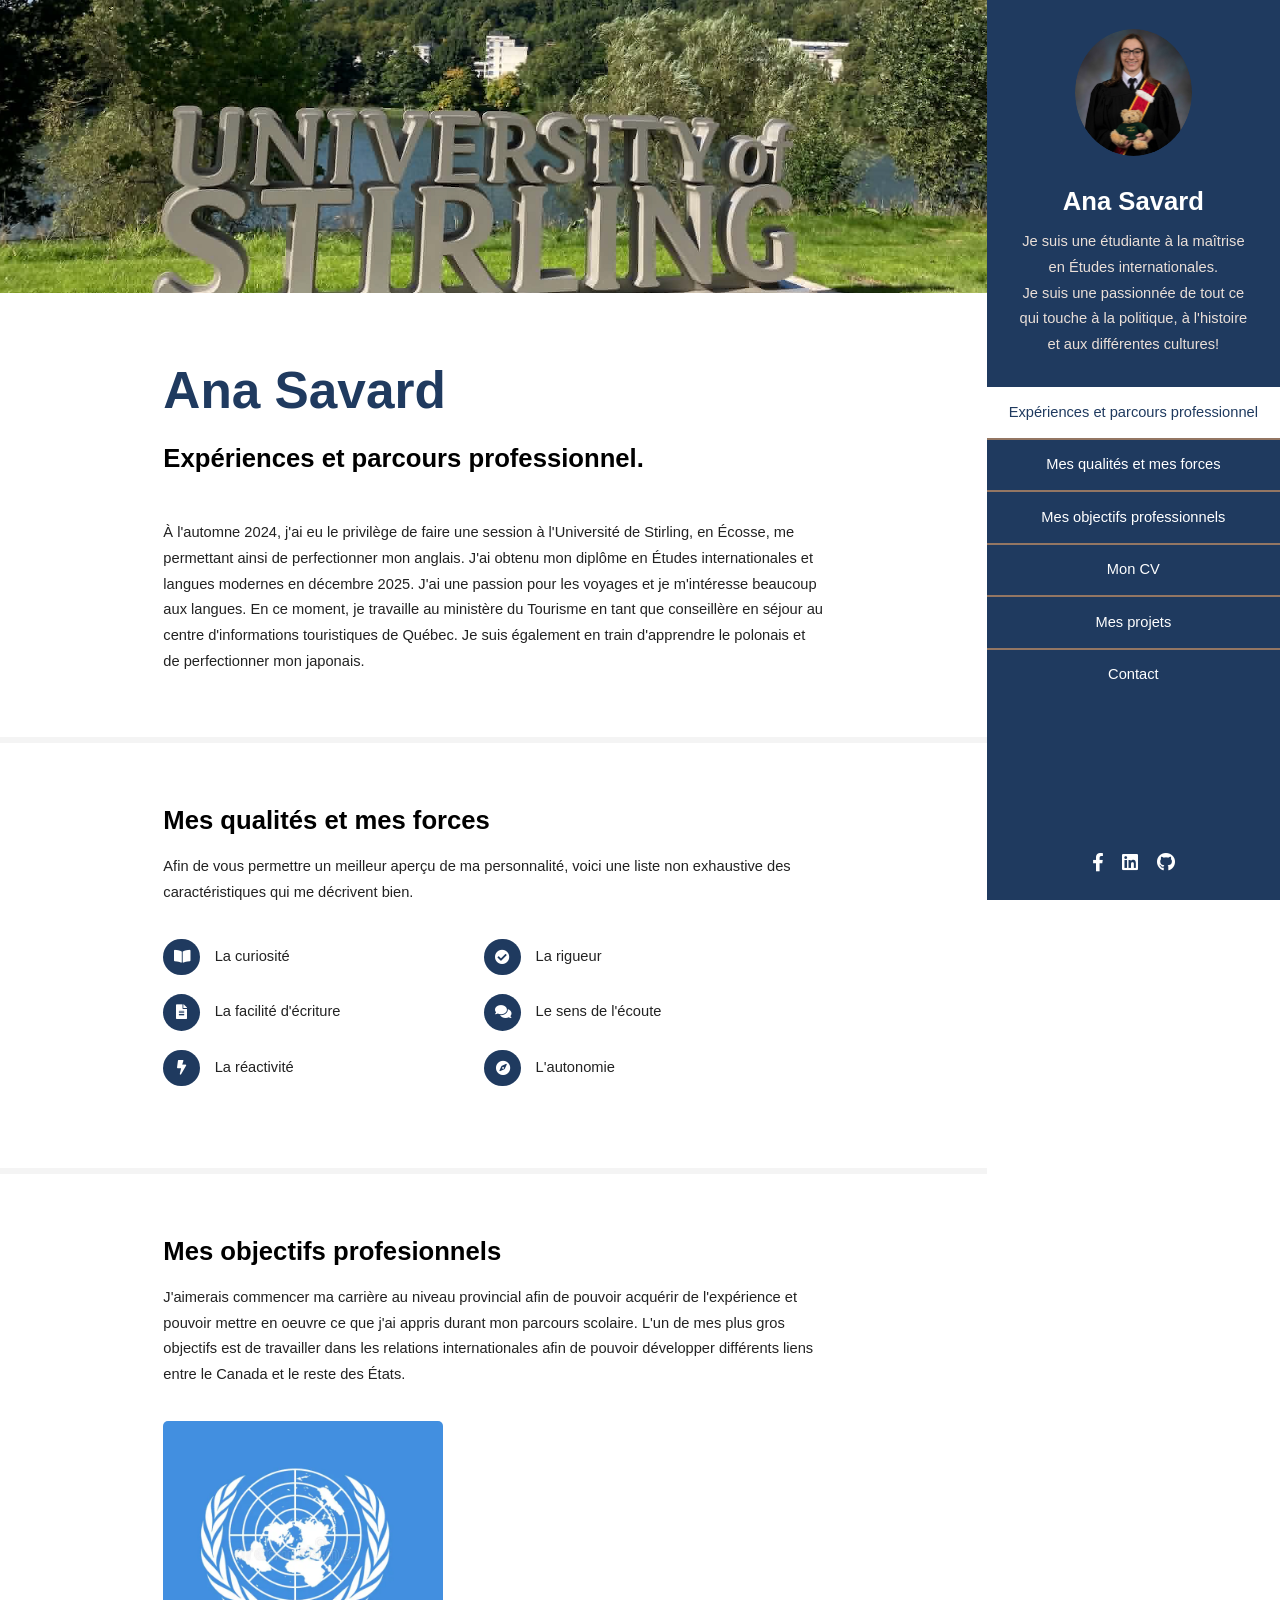
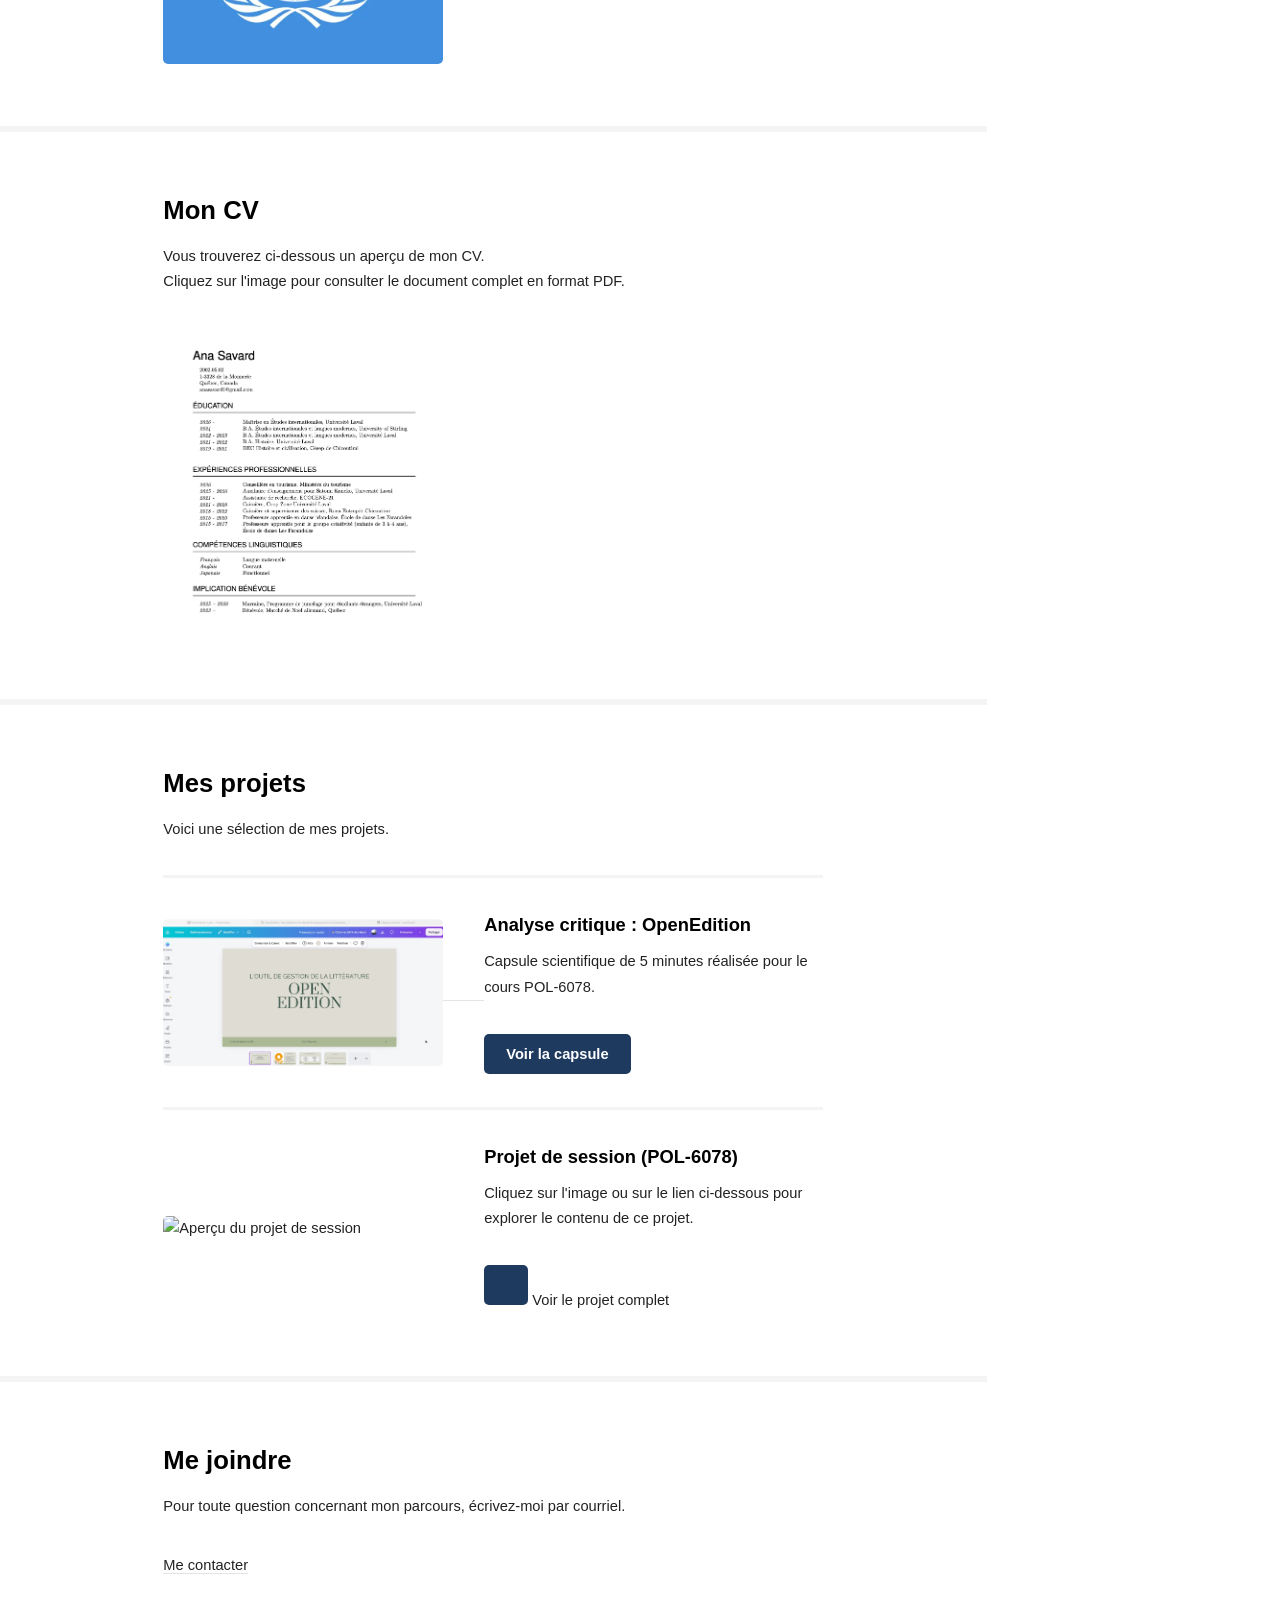
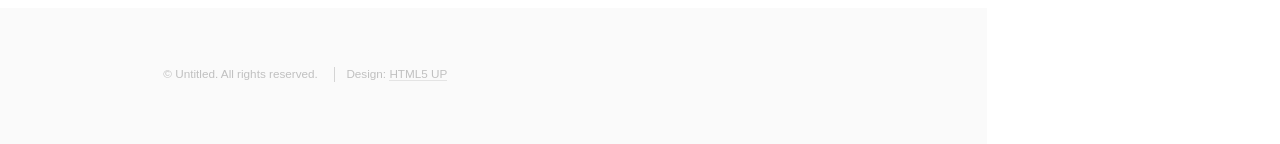
==== index.html @ 1dcd7984 "modification lien youtube" ====
<!doctype html>
<!--
	Read Only by HTML5 UP
	html5up.net | @ajlkn
	Free for personal and commercial use under the CCA 3.0 license (html5up.net/license)
-->
<html>
  <head>
    <title>Ana Savard | Site officiel</title>
    <meta charset="utf-8" />
    <meta
      name="viewport"
      content="width=device-width, initial-scale=1, user-scalable=no"
    />
    <link rel="stylesheet" href="assets/css/main.css" />
  </head>
  <body class="is-preload">
    <!-- Header -->
    <section id="header">
      <header>
        <span class="image avatar"
          ><img src="images/vrai-portrait.jpg" alt=""
        /></span>
        <h1 id="logo"><a href="#">Ana Savard</a></h1>
        <p>
          Je suis une étudiante à la maîtrise en Études internationales.<br />
          Je suis une passionnée de tout ce qui touche à la politique, à l'histoire et aux différentes cultures!
        </p>
      </header>
      <nav id="nav">
        <ul>
     
          
          <li><a href="#one">Expériences et parcours professionnel</a></li>
          <li><a href="#two">Mes qualités et mes forces</a></li>
          <li><a href="#three">Mes objectifs professionnels</a></li>
          <li><a href="#four">Mon CV</a></li>
          <li><a href="#projets">Mes projets</a></li>
          <li><a href="#five">Contact</a></li>
        </ul>
      </nav>
      <footer>
        <ul class="icons">
          <li>
            <!-- Vous pouvez mettre en hyperlien vos reseaux sociaux en modifiant la valeur de href-->
           
          </li>
          <li>
            <a href="https://www.facebook.com/ana.savard" class="icon brands fa-facebook-f"
              ><span class="label">Facebook</span></a
            >
          </li>
          <li>
            <a href="https://www.linkedin.com/in/ana-savard-1a011a3a6/" class="icon brands fa-linkedin"
              ><span class="label">LinkedIn</span></a
            >
          </li>
          <li>
            <a href="https://github.com/anasavard1/anasavard1.github.io" class="icon brands fa-github"
              ><span class="label">Github</span></a>
            
          </li>
          <li>
           
            
          </li>
        </ul>
      </footer>
    </section>

    <!-- Wrapper -->
    <div id="wrapper">
      <!-- Main -->
      <div id="main">
        <!-- One -->
        <section id="one">
          <div class="image main" data-position="center">
            <img src="images/vf couverture.jpg" alt="" />
          </div>
          <div class="container">
            <header class="major">
              <h2>Ana Savard</h2>
              <p>Expériences et parcours professionnel.</p>
            </header>
            <p>
              À l'automne 2024, j'ai eu le privilège de faire une session à l'Université de Stirling, en Écosse, me permettant ainsi de perfectionner mon anglais. J'ai obtenu mon diplôme en Études internationales et langues modernes en décembre 2025. J'ai une passion pour les voyages et je m'intéresse beaucoup aux langues. En ce moment, je travaille au ministère du Tourisme en tant que conseillère en séjour au centre d'informations touristiques de Québec. Je suis également en train d'apprendre le polonais et de perfectionner mon japonais.
            </p>
          </div>
        </section>

        <!-- Two -->
        <section id="two">
          <div class="container">
            <h3>Mes qualités et mes forces</h3>
            <p>
              Afin de vous permettre un meilleur aperçu de ma personnalité, voici une liste non exhaustive des caractéristiques qui me décrivent bien.
            </p>
            <ul class="feature-icons">
              <li class="icon solid fa-book-open">
                La curiosité
              </li>
              <li class="icon solid fa-check-circle">
                La rigueur
              </li>
              <li class="icon solid fa-file-alt">
                La facilité d'écriture
              </li>
              <li class="icon solid fa-comments">
                Le sens de l'écoute
              </li>
              <li class="icon solid fa-bolt">
                La réactivité
              </li>
              <li class="icon solid fa-compass">
                L'autonomie
              </li>
            </ul>
          </div>
        </section>

        <!-- Three -->
        <section id="three">
          <div class="container">
            <h3>Mes objectifs profesionnels</h3>
            <p>
              J'aimerais commencer ma carrière au niveau provincial afin de pouvoir acquérir de l'expérience et pouvoir mettre en oeuvre ce que j'ai appris durant mon parcours scolaire. L'un de mes plus gros objectifs est de travailler dans les relations internationales afin de pouvoir développer différents liens entre le Canada et le reste des États.
            </p>
            <div class="features">
              <article>
                <a href="#" class="image"
                  ><img src="images/onu.jpg" alt=""
                /></a>
                <div class="inner">
               
                </div>
              </article>
            </div>
          </div>
        </section>

        <!-- Four -->
        <section id="four">
          <div class="container">
            <h3>Mon CV</h3>
         <p>
         Vous trouverez ci-dessous un aperçu de mon CV.<br />
        Cliquez sur l'image pour consulter le document complet en format PDF.
          </p>
            <div class="features">
              <article>
                <a href="cv_pour_site_web_github.pdf" class="image" target="_blank">
          <img src="images/cv.png" alt="Aperçu de mon CV" />
                <a>
              </article>
            </div>
          </div>
        </section>
      
        <!-- Mes projets -->
        <section id="projets">
          <div class="container">
            <h3>Mes projets</h3>
          <p>
            Voici une sélection de mes projets.
          </p>
          <div class="features">

            <!-- Projet 1 : Capsule d'analyse critique  -->
            <article>
              <span class="image">
                <img src="capsule/capsule.png" alt="Aperçu de ma capsule" />
              </span>
              <div class="inner">
                <h4>Analyse critique : OpenEdition</h4>
                <p>
                  Capsule scientifique de 5 minutes réalisée pour le cours POL-6078.
                </p>
                <p>
                  <a href="https://youtu.be/j3RjzSvUaXU" target="_blank" class="button primary">
                    Voir la capsule
                  </a>
                </p>
               </div>
              </article>

              <!-- Projet 2 : Projet de session  -->
              <article>
                <a href="projet_session/projet.html" class="image" target="_blank">
                  <img src="projet_session/projet.png" alt="Aperçu du projet de session" />
                </a>
                <div class="inner">
                  <h4>Projet de session (POL-6078)</h4>
                  <p>
                    Cliquez sur l'image ou sur le lien ci-dessous pour explorer le contenu de ce projet.
                  </p>
                  <p>
                    <a href="projet_session/projet.html" target="_blank" class="button primary"></a>
                        Voir le projet complet
                      </a>
                    </p>
                  </div>
                </article>
               </div>
              </div>
            </section>

        <!-- Five -->
        <section id="five">
          <div class="container">
            <h3>Me joindre</h3>
            <div class="row gtr-uniform">
              <div class="col-12">
                <!-- Vous pouvez mettre votre email ici au lieu de your-email@example.com -->
                 <p> Pour toute question concernant mon parcours, écrivez-moi par courriel.</p>
                <a
                  href="mailto:anasavard1@gmail.com?subject=.">Me contacter</a>
            
                </a>
              </div>
            </div>
          </div>
        </section>
        <!-- Five -->
        <!-- -->
      </div>

      <!-- Footer -->
      <section id="footer">
        <div class="container">
          <ul class="copyright">
            <li>&copy; Untitled. All rights reserved.</li>
            <li>Design: <a href="http://html5up.net">HTML5 UP</a></li>
          </ul>
        </div>
      </section>
    </div>

    <!-- Scripts -->
    <script src="assets/js/jquery.min.js"></script>
    <script src="assets/js/jquery.scrollex.min.js"></script>
    <script src="assets/js/jquery.scrolly.min.js"></script>
    <script src="assets/js/browser.min.js"></script>
    <script src="assets/js/breakpoints.min.js"></script>
    <script src="assets/js/util.js"></script>
    <script src="assets/js/main.js"></script>
  </body>
</html>
---- assets/css/main.css ----
@import url("fontawesome-all.min.css");
@import url("https://fonts.googleapis.com/css?family=Lato:400,400italic,700,700italic|Source+Code+Pro:400");

/*
	Read Only by HTML5 UP
	html5up.net | @ajlkn
	Free for personal and commercial use under the CCA 3.0 license (html5up.net/license)
*/

html,
body,
div,
span,
applet,
object,
iframe,
h1,
h2,
h3,
h4,
h5,
h6,
p,
blockquote,
pre,
a,
abbr,
acronym,
address,
big,
cite,
code,
del,
dfn,
em,
img,
ins,
kbd,
q,
s,
samp,
small,
strike,
strong,
sub,
sup,
tt,
var,
b,
u,
i,
center,
dl,
dt,
dd,
ol,
ul,
li,
fieldset,
form,
label,
legend,
table,
caption,
tbody,
tfoot,
thead,
tr,
th,
td,
article,
aside,
canvas,
details,
embed,
figure,
figcaption,
footer,
header,
hgroup,
menu,
nav,
output,
ruby,
section,
summary,
time,
mark,
audio,
video {
  margin: 0;
  padding: 0;
  border: 0;
  font-size: 100%;
  font: inherit;
  vertical-align: baseline;
}

article,
aside,
details,
figcaption,
figure,
footer,
header,
hgroup,
menu,
nav,
section {
  display: block;
}

body {
  line-height: 1;
}

ol,
ul {
  list-style: none;
}

blockquote,
q {
  quotes: none;
}

blockquote:before,
blockquote:after,
q:before,
q:after {
  content: "";
  content: none;
}

table {
  border-collapse: collapse;
  border-spacing: 0;
}

body {
  -webkit-text-size-adjust: none;
}

mark {
  background-color: transparent;
  color: inherit;
}

input::-moz-focus-inner {
  border: 0;
  padding: 0;
}

input,
select,
textarea {
  -moz-appearance: none;
  -webkit-appearance: none;
  -ms-appearance: none;
  appearance: none;
}

/* Basic */

html {
  box-sizing: border-box;
}

*,
*:before,
*:after {
  box-sizing: inherit;
}

body {
  background: #fff;
}

body.is-preload *,
body.is-preload *:before,
body.is-preload *:after {
  -moz-animation: none !important;
  -webkit-animation: none !important;
  -ms-animation: none !important;
  animation: none !important;
  -moz-transition: none !important;
  -webkit-transition: none !important;
  -ms-transition: none !important;
  transition: none !important;
}

body,
input,
select,
textarea {
  color: #222222;
  font-family: "Gill Sans", sans-serif;
  font-size: 16pt;
  font-weight: 400;
  line-height: 1.75em;
}

a {
  -moz-transition:
    color 0.2s ease-in-out,
    border-color 0.2s ease-in-out;
  -webkit-transition:
    color 0.2s ease-in-out,
    border-color 0.2s ease-in-out;
  -ms-transition:
    color 0.2s ease-in-out,
    border-color 0.2s ease-in-out;
  transition:
    color 0.2s ease-in-out,
    border-color 0.2s ease-in-out;
  border-bottom: solid 1px #e4e4e4;
  color: inherit;
  text-decoration: none;
}

a:hover {
  border-bottom-color: transparent;
  color: #1f3a5f !important;
}

strong,
b {
  color: #000;
  font-weight: 600;
}

em,
i {
  font-style: normal;
}

p {
  margin: 0 0 2.25em 0;
}

h1,
h2,
h3,
h4,
h5,
h6 {
  color: #000;
  font-weight: 600;
  line-height: 1em;
  margin: 0 0 0.5625em 0;
}

h1 a,
h2 a,
h3 a,
h4 a,
h5 a,
h6 a {
  border: 0;
  color: inherit;
  text-decoration: none;
}

h2 {
  font-size: 2em;
  line-height: 1.5em;
}

h3 {
  font-size: 1.75em;
  line-height: 1.5em;
}

h4 {
  font-size: 1.25em;
  line-height: 1.5em;
}

h5 {
  font-size: 0.9em;
  line-height: 1.5em;
}

h6 {
  font-size: 0.7em;
  line-height: 1.5em;
}

sub {
  font-size: 0.8em;
  position: relative;
  top: 0.5em;
}

sup {
  font-size: 0.8em;
  position: relative;
  top: -0.5em;
}

hr {
  border: 0;
  border-bottom: solid 2px #f4f4f4;
  margin: 2.25em 0;
}

hr.major {
  margin: 3.375em 0;
}

blockquote {
  border-left: solid 8px #e4e4e4;
  font-style: normal;
  margin: 0 0 2.25em 0;
  padding: 0.5em 0 0.5em 2em;
}

code {
  background: #555;
  border-radius: 5px;
  color: #fff;
  font-family: "Source Code Pro", monospace;
  font-size: 0.9em;
  margin: 0 0.25em;
  padding: 0.25em 0.65em;
}

pre {
  font-family: "Source Code Pro", monospace;
  font-size: 0.9em;
  margin: 0 0 2.25em 0;
}

pre code {
  -webkit-overflow-scrolling: touch;
  display: block;
  line-height: 1.5em;
  overflow-x: auto;
  padding: 1em 1.5em;
}

.align-left {
  text-align: left;
}

.align-center {
  text-align: center;
}

.align-right {
  text-align: right;
}

/* Row */

.row {
  display: flex;
  flex-wrap: wrap;
  box-sizing: border-box;
  align-items: stretch;
}

.row > * {
  box-sizing: border-box;
}

.row.gtr-uniform > * > :last-child {
  margin-bottom: 0;
}

.row.aln-left {
  justify-content: flex-start;
}

.row.aln-center {
  justify-content: center;
}

.row.aln-right {
  justify-content: flex-end;
}

.row.aln-top {
  align-items: flex-start;
}

.row.aln-middle {
  align-items: center;
}

.row.aln-bottom {
  align-items: flex-end;
}

.row > .imp {
  order: -1;
}

.row > .col-1 {
  width: 8.33333%;
}

.row > .off-1 {
  margin-left: 8.33333%;
}

.row > .col-2 {
  width: 16.66667%;
}

.row > .off-2 {
  margin-left: 16.66667%;
}

.row > .col-3 {
  width: 25%;
}

.row > .off-3 {
  margin-left: 25%;
}

.row > .col-4 {
  width: 33.33333%;
}

.row > .off-4 {
  margin-left: 33.33333%;
}

.row > .col-5 {
  width: 41.66667%;
}

.row > .off-5 {
  margin-left: 41.66667%;
}

.row > .col-6 {
  width: 50%;
}

.row > .off-6 {
  margin-left: 50%;
}

.row > .col-7 {
  width: 58.33333%;
}

.row > .off-7 {
  margin-left: 58.33333%;
}

.row > .col-8 {
  width: 66.66667%;
}

.row > .off-8 {
  margin-left: 66.66667%;
}

.row > .col-9 {
  width: 75%;
}

.row > .off-9 {
  margin-left: 75%;
}

.row > .col-10 {
  width: 83.33333%;
}

.row > .off-10 {
  margin-left: 83.33333%;
}

.row > .col-11 {
  width: 91.66667%;
}

.row > .off-11 {
  margin-left: 91.66667%;
}

.row > .col-12 {
  width: 100%;
}

.row > .off-12 {
  margin-left: 100%;
}

.row.gtr-0 {
  margin-top: 0;
  margin-left: 0em;
}

.row.gtr-0 > * {
  padding: 0 0 0 0em;
}

.row.gtr-0.gtr-uniform {
  margin-top: 0em;
}

.row.gtr-0.gtr-uniform > * {
  padding-top: 0em;
}

.row.gtr-25 {
  margin-top: 0;
  margin-left: -0.5em;
}

.row.gtr-25 > * {
  padding: 0 0 0 0.5em;
}

.row.gtr-25.gtr-uniform {
  margin-top: -0.5em;
}

.row.gtr-25.gtr-uniform > * {
  padding-top: 0.5em;
}

.row.gtr-50 {
  margin-top: 0;
  margin-left: -1em;
}

.row.gtr-50 > * {
  padding: 0 0 0 1em;
}

.row.gtr-50.gtr-uniform {
  margin-top: -1em;
}

.row.gtr-50.gtr-uniform > * {
  padding-top: 1em;
}

.row {
  margin-top: 0;
  margin-left: -2em;
}

.row > * {
  padding: 0 0 0 2em;
}

.row.gtr-uniform {
  margin-top: -2em;
}

.row.gtr-uniform > * {
  padding-top: 2em;
}

.row.gtr-150 {
  margin-top: 0;
  margin-left: -3em;
}

.row.gtr-150 > * {
  padding: 0 0 0 3em;
}

.row.gtr-150.gtr-uniform {
  margin-top: -3em;
}

.row.gtr-150.gtr-uniform > * {
  padding-top: 3em;
}

.row.gtr-200 {
  margin-top: 0;
  margin-left: -4em;
}

.row.gtr-200 > * {
  padding: 0 0 0 4em;
}

.row.gtr-200.gtr-uniform {
  margin-top: -4em;
}

.row.gtr-200.gtr-uniform > * {
  padding-top: 4em;
}

@media screen and (max-width: 1680px) {
  .row {
    display: flex;
    flex-wrap: wrap;
    box-sizing: border-box;
    align-items: stretch;
  }

  .row > * {
    box-sizing: border-box;
  }

  .row.gtr-uniform > * > :last-child {
    margin-bottom: 0;
  }

  .row.aln-left {
    justify-content: flex-start;
  }

  .row.aln-center {
    justify-content: center;
  }

  .row.aln-right {
    justify-content: flex-end;
  }

  .row.aln-top {
    align-items: flex-start;
  }

  .row.aln-middle {
    align-items: center;
  }

  .row.aln-bottom {
    align-items: flex-end;
  }

  .row > .imp-xlarge {
    order: -1;
  }

  .row > .col-1-xlarge {
    width: 8.33333%;
  }

  .row > .off-1-xlarge {
    margin-left: 8.33333%;
  }

  .row > .col-2-xlarge {
    width: 16.66667%;
  }

  .row > .off-2-xlarge {
    margin-left: 16.66667%;
  }

  .row > .col-3-xlarge {
    width: 25%;
  }

  .row > .off-3-xlarge {
    margin-left: 25%;
  }

  .row > .col-4-xlarge {
    width: 33.33333%;
  }

  .row > .off-4-xlarge {
    margin-left: 33.33333%;
  }

  .row > .col-5-xlarge {
    width: 41.66667%;
  }

  .row > .off-5-xlarge {
    margin-left: 41.66667%;
  }

  .row > .col-6-xlarge {
    width: 50%;
  }

  .row > .off-6-xlarge {
    margin-left: 50%;
  }

  .row > .col-7-xlarge {
    width: 58.33333%;
  }

  .row > .off-7-xlarge {
    margin-left: 58.33333%;
  }

  .row > .col-8-xlarge {
    width: 66.66667%;
  }

  .row > .off-8-xlarge {
    margin-left: 66.66667%;
  }

  .row > .col-9-xlarge {
    width: 75%;
  }

  .row > .off-9-xlarge {
    margin-left: 75%;
  }

  .row > .col-10-xlarge {
    width: 83.33333%;
  }

  .row > .off-10-xlarge {
    margin-left: 83.33333%;
  }

  .row > .col-11-xlarge {
    width: 91.66667%;
  }

  .row > .off-11-xlarge {
    margin-left: 91.66667%;
  }

  .row > .col-12-xlarge {
    width: 100%;
  }

  .row > .off-12-xlarge {
    margin-left: 100%;
  }

  .row.gtr-0 {
    margin-top: 0;
    margin-left: 0em;
  }

  .row.gtr-0 > * {
    padding: 0 0 0 0em;
  }

  .row.gtr-0.gtr-uniform {
    margin-top: 0em;
  }

  .row.gtr-0.gtr-uniform > * {
    padding-top: 0em;
  }

  .row.gtr-25 {
    margin-top: 0;
    margin-left: -0.5em;
  }

  .row.gtr-25 > * {
    padding: 0 0 0 0.5em;
  }

  .row.gtr-25.gtr-uniform {
    margin-top: -0.5em;
  }

  .row.gtr-25.gtr-uniform > * {
    padding-top: 0.5em;
  }

  .row.gtr-50 {
    margin-top: 0;
    margin-left: -1em;
  }

  .row.gtr-50 > * {
    padding: 0 0 0 1em;
  }

  .row.gtr-50.gtr-uniform {
    margin-top: -1em;
  }

  .row.gtr-50.gtr-uniform > * {
    padding-top: 1em;
  }

  .row {
    margin-top: 0;
    margin-left: -2em;
  }

  .row > * {
    padding: 0 0 0 2em;
  }

  .row.gtr-uniform {
    margin-top: -2em;
  }

  .row.gtr-uniform > * {
    padding-top: 2em;
  }

  .row.gtr-150 {
    margin-top: 0;
    margin-left: -3em;
  }

  .row.gtr-150 > * {
    padding: 0 0 0 3em;
  }

  .row.gtr-150.gtr-uniform {
    margin-top: -3em;
  }

  .row.gtr-150.gtr-uniform > * {
    padding-top: 3em;
  }

  .row.gtr-200 {
    margin-top: 0;
    margin-left: -4em;
  }

  .row.gtr-200 > * {
    padding: 0 0 0 4em;
  }

  .row.gtr-200.gtr-uniform {
    margin-top: -4em;
  }

  .row.gtr-200.gtr-uniform > * {
    padding-top: 4em;
  }
}

@media screen and (max-width: 1280px) {
  .row {
    display: flex;
    flex-wrap: wrap;
    box-sizing: border-box;
    align-items: stretch;
  }

  .row > * {
    box-sizing: border-box;
  }

  .row.gtr-uniform > * > :last-child {
    margin-bottom: 0;
  }

  .row.aln-left {
    justify-content: flex-start;
  }

  .row.aln-center {
    justify-content: center;
  }

  .row.aln-right {
    justify-content: flex-end;
  }

  .row.aln-top {
    align-items: flex-start;
  }

  .row.aln-middle {
    align-items: center;
  }

  .row.aln-bottom {
    align-items: flex-end;
  }

  .row > .imp-large {
    order: -1;
  }

  .row > .col-1-large {
    width: 8.33333%;
  }

  .row > .off-1-large {
    margin-left: 8.33333%;
  }

  .row > .col-2-large {
    width: 16.66667%;
  }

  .row > .off-2-large {
    margin-left: 16.66667%;
  }

  .row > .col-3-large {
    width: 25%;
  }

  .row > .off-3-large {
    margin-left: 25%;
  }

  .row > .col-4-large {
    width: 33.33333%;
  }

  .row > .off-4-large {
    margin-left: 33.33333%;
  }

  .row > .col-5-large {
    width: 41.66667%;
  }

  .row > .off-5-large {
    margin-left: 41.66667%;
  }

  .row > .col-6-large {
    width: 50%;
  }

  .row > .off-6-large {
    margin-left: 50%;
  }

  .row > .col-7-large {
    width: 58.33333%;
  }

  .row > .off-7-large {
    margin-left: 58.33333%;
  }

  .row > .col-8-large {
    width: 66.66667%;
  }

  .row > .off-8-large {
    margin-left: 66.66667%;
  }

  .row > .col-9-large {
    width: 75%;
  }

  .row > .off-9-large {
    margin-left: 75%;
  }

  .row > .col-10-large {
    width: 83.33333%;
  }

  .row > .off-10-large {
    margin-left: 83.33333%;
  }

  .row > .col-11-large {
    width: 91.66667%;
  }

  .row > .off-11-large {
    margin-left: 91.66667%;
  }

  .row > .col-12-large {
    width: 100%;
  }

  .row > .off-12-large {
    margin-left: 100%;
  }

  .row.gtr-0 {
    margin-top: 0;
    margin-left: 0em;
  }

  .row.gtr-0 > * {
    padding: 0 0 0 0em;
  }

  .row.gtr-0.gtr-uniform {
    margin-top: 0em;
  }

  .row.gtr-0.gtr-uniform > * {
    padding-top: 0em;
  }

  .row.gtr-25 {
    margin-top: 0;
    margin-left: -0.375em;
  }

  .row.gtr-25 > * {
    padding: 0 0 0 0.375em;
  }

  .row.gtr-25.gtr-uniform {
    margin-top: -0.375em;
  }

  .row.gtr-25.gtr-uniform > * {
    padding-top: 0.375em;
  }

  .row.gtr-50 {
    margin-top: 0;
    margin-left: -0.75em;
  }

  .row.gtr-50 > * {
    padding: 0 0 0 0.75em;
  }

  .row.gtr-50.gtr-uniform {
    margin-top: -0.75em;
  }

  .row.gtr-50.gtr-uniform > * {
    padding-top: 0.75em;
  }

  .row {
    margin-top: 0;
    margin-left: -1.5em;
  }

  .row > * {
    padding: 0 0 0 1.5em;
  }

  .row.gtr-uniform {
    margin-top: -1.5em;
  }

  .row.gtr-uniform > * {
    padding-top: 1.5em;
  }

  .row.gtr-150 {
    margin-top: 0;
    margin-left: -2.25em;
  }

  .row.gtr-150 > * {
    padding: 0 0 0 2.25em;
  }

  .row.gtr-150.gtr-uniform {
    margin-top: -2.25em;
  }

  .row.gtr-150.gtr-uniform > * {
    padding-top: 2.25em;
  }

  .row.gtr-200 {
    margin-top: 0;
    margin-left: -3em;
  }

  .row.gtr-200 > * {
    padding: 0 0 0 3em;
  }

  .row.gtr-200.gtr-uniform {
    margin-top: -3em;
  }

  .row.gtr-200.gtr-uniform > * {
    padding-top: 3em;
  }
}

@media screen and (max-width: 1024px) {
  .row {
    display: flex;
    flex-wrap: wrap;
    box-sizing: border-box;
    align-items: stretch;
  }

  .row > * {
    box-sizing: border-box;
  }

  .row.gtr-uniform > * > :last-child {
    margin-bottom: 0;
  }

  .row.aln-left {
    justify-content: flex-start;
  }

  .row.aln-center {
    justify-content: center;
  }

  .row.aln-right {
    justify-content: flex-end;
  }

  .row.aln-top {
    align-items: flex-start;
  }

  .row.aln-middle {
    align-items: center;
  }

  .row.aln-bottom {
    align-items: flex-end;
  }

  .row > .imp-medium {
    order: -1;
  }

  .row > .col-1-medium {
    width: 8.33333%;
  }

  .row > .off-1-medium {
    margin-left: 8.33333%;
  }

  .row > .col-2-medium {
    width: 16.66667%;
  }

  .row > .off-2-medium {
    margin-left: 16.66667%;
  }

  .row > .col-3-medium {
    width: 25%;
  }

  .row > .off-3-medium {
    margin-left: 25%;
  }

  .row > .col-4-medium {
    width: 33.33333%;
  }

  .row > .off-4-medium {
    margin-left: 33.33333%;
  }

  .row > .col-5-medium {
    width: 41.66667%;
  }

  .row > .off-5-medium {
    margin-left: 41.66667%;
  }

  .row > .col-6-medium {
    width: 50%;
  }

  .row > .off-6-medium {
    margin-left: 50%;
  }

  .row > .col-7-medium {
    width: 58.33333%;
  }

  .row > .off-7-medium {
    margin-left: 58.33333%;
  }

  .row > .col-8-medium {
    width: 66.66667%;
  }

  .row > .off-8-medium {
    margin-left: 66.66667%;
  }

  .row > .col-9-medium {
    width: 75%;
  }

  .row > .off-9-medium {
    margin-left: 75%;
  }

  .row > .col-10-medium {
    width: 83.33333%;
  }

  .row > .off-10-medium {
    margin-left: 83.33333%;
  }

  .row > .col-11-medium {
    width: 91.66667%;
  }

  .row > .off-11-medium {
    margin-left: 91.66667%;
  }

  .row > .col-12-medium {
    width: 100%;
  }

  .row > .off-12-medium {
    margin-left: 100%;
  }

  .row.gtr-0 {
    margin-top: 0;
    margin-left: 0em;
  }

  .row.gtr-0 > * {
    padding: 0 0 0 0em;
  }

  .row.gtr-0.gtr-uniform {
    margin-top: 0em;
  }

  .row.gtr-0.gtr-uniform > * {
    padding-top: 0em;
  }

  .row.gtr-25 {
    margin-top: 0;
    margin-left: -0.375em;
  }

  .row.gtr-25 > * {
    padding: 0 0 0 0.375em;
  }

  .row.gtr-25.gtr-uniform {
    margin-top: -0.375em;
  }

  .row.gtr-25.gtr-uniform > * {
    padding-top: 0.375em;
  }

  .row.gtr-50 {
    margin-top: 0;
    margin-left: -0.75em;
  }

  .row.gtr-50 > * {
    padding: 0 0 0 0.75em;
  }

  .row.gtr-50.gtr-uniform {
    margin-top: -0.75em;
  }

  .row.gtr-50.gtr-uniform > * {
    padding-top: 0.75em;
  }

  .row {
    margin-top: 0;
    margin-left: -1.5em;
  }

  .row > * {
    padding: 0 0 0 1.5em;
  }

  .row.gtr-uniform {
    margin-top: -1.5em;
  }

  .row.gtr-uniform > * {
    padding-top: 1.5em;
  }

  .row.gtr-150 {
    margin-top: 0;
    margin-left: -2.25em;
  }

  .row.gtr-150 > * {
    padding: 0 0 0 2.25em;
  }

  .row.gtr-150.gtr-uniform {
    margin-top: -2.25em;
  }

  .row.gtr-150.gtr-uniform > * {
    padding-top: 2.25em;
  }

  .row.gtr-200 {
    margin-top: 0;
    margin-left: -3em;
  }

  .row.gtr-200 > * {
    padding: 0 0 0 3em;
  }

  .row.gtr-200.gtr-uniform {
    margin-top: -3em;
  }

  .row.gtr-200.gtr-uniform > * {
    padding-top: 3em;
  }
}

@media screen and (max-width: 736px) {
  .row {
    display: flex;
    flex-wrap: wrap;
    box-sizing: border-box;
    align-items: stretch;
  }

  .row > * {
    box-sizing: border-box;
  }

  .row.gtr-uniform > * > :last-child {
    margin-bottom: 0;
  }

  .row.aln-left {
    justify-content: flex-start;
  }

  .row.aln-center {
    justify-content: center;
  }

  .row.aln-right {
    justify-content: flex-end;
  }

  .row.aln-top {
    align-items: flex-start;
  }

  .row.aln-middle {
    align-items: center;
  }

  .row.aln-bottom {
    align-items: flex-end;
  }

  .row > .imp-small {
    order: -1;
  }

  .row > .col-1-small {
    width: 8.33333%;
  }

  .row > .off-1-small {
    margin-left: 8.33333%;
  }

  .row > .col-2-small {
    width: 16.66667%;
  }

  .row > .off-2-small {
    margin-left: 16.66667%;
  }

  .row > .col-3-small {
    width: 25%;
  }

  .row > .off-3-small {
    margin-left: 25%;
  }

  .row > .col-4-small {
    width: 33.33333%;
  }

  .row > .off-4-small {
    margin-left: 33.33333%;
  }

  .row > .col-5-small {
    width: 41.66667%;
  }

  .row > .off-5-small {
    margin-left: 41.66667%;
  }

  .row > .col-6-small {
    width: 50%;
  }

  .row > .off-6-small {
    margin-left: 50%;
  }

  .row > .col-7-small {
    width: 58.33333%;
  }

  .row > .off-7-small {
    margin-left: 58.33333%;
  }

  .row > .col-8-small {
    width: 66.66667%;
  }

  .row > .off-8-small {
    margin-left: 66.66667%;
  }

  .row > .col-9-small {
    width: 75%;
  }

  .row > .off-9-small {
    margin-left: 75%;
  }

  .row > .col-10-small {
    width: 83.33333%;
  }

  .row > .off-10-small {
    margin-left: 83.33333%;
  }

  .row > .col-11-small {
    width: 91.66667%;
  }

  .row > .off-11-small {
    margin-left: 91.66667%;
  }

  .row > .col-12-small {
    width: 100%;
  }

  .row > .off-12-small {
    margin-left: 100%;
  }

  .row.gtr-0 {
    margin-top: 0;
    margin-left: 0em;
  }

  .row.gtr-0 > * {
    padding: 0 0 0 0em;
  }

  .row.gtr-0.gtr-uniform {
    margin-top: 0em;
  }

  .row.gtr-0.gtr-uniform > * {
    padding-top: 0em;
  }

  .row.gtr-25 {
    margin-top: 0;
    margin-left: -0.3125em;
  }

  .row.gtr-25 > * {
    padding: 0 0 0 0.3125em;
  }

  .row.gtr-25.gtr-uniform {
    margin-top: -0.3125em;
  }

  .row.gtr-25.gtr-uniform > * {
    padding-top: 0.3125em;
  }

  .row.gtr-50 {
    margin-top: 0;
    margin-left: -0.625em;
  }

  .row.gtr-50 > * {
    padding: 0 0 0 0.625em;
  }

  .row.gtr-50.gtr-uniform {
    margin-top: -0.625em;
  }

  .row.gtr-50.gtr-uniform > * {
    padding-top: 0.625em;
  }

  .row {
    margin-top: 0;
    margin-left: -1.25em;
  }

  .row > * {
    padding: 0 0 0 1.25em;
  }

  .row.gtr-uniform {
    margin-top: -1.25em;
  }

  .row.gtr-uniform > * {
    padding-top: 1.25em;
  }

  .row.gtr-150 {
    margin-top: 0;
    margin-left: -1.875em;
  }

  .row.gtr-150 > * {
    padding: 0 0 0 1.875em;
  }

  .row.gtr-150.gtr-uniform {
    margin-top: -1.875em;
  }

  .row.gtr-150.gtr-uniform > * {
    padding-top: 1.875em;
  }

  .row.gtr-200 {
    margin-top: 0;
    margin-left: -2.5em;
  }

  .row.gtr-200 > * {
    padding: 0 0 0 2.5em;
  }

  .row.gtr-200.gtr-uniform {
    margin-top: -2.5em;
  }

  .row.gtr-200.gtr-uniform > * {
    padding-top: 2.5em;
  }
}

@media screen and (max-width: 480px) {
  .row {
    display: flex;
    flex-wrap: wrap;
    box-sizing: border-box;
    align-items: stretch;
  }

  .row > * {
    box-sizing: border-box;
  }

  .row.gtr-uniform > * > :last-child {
    margin-bottom: 0;
  }

  .row.aln-left {
    justify-content: flex-start;
  }

  .row.aln-center {
    justify-content: center;
  }

  .row.aln-right {
    justify-content: flex-end;
  }

  .row.aln-top {
    align-items: flex-start;
  }

  .row.aln-middle {
    align-items: center;
  }

  .row.aln-bottom {
    align-items: flex-end;
  }

  .row > .imp-xsmall {
    order: -1;
  }

  .row > .col-1-xsmall {
    width: 8.33333%;
  }

  .row > .off-1-xsmall {
    margin-left: 8.33333%;
  }

  .row > .col-2-xsmall {
    width: 16.66667%;
  }

  .row > .off-2-xsmall {
    margin-left: 16.66667%;
  }

  .row > .col-3-xsmall {
    width: 25%;
  }

  .row > .off-3-xsmall {
    margin-left: 25%;
  }

  .row > .col-4-xsmall {
    width: 33.33333%;
  }

  .row > .off-4-xsmall {
    margin-left: 33.33333%;
  }

  .row > .col-5-xsmall {
    width: 41.66667%;
  }

  .row > .off-5-xsmall {
    margin-left: 41.66667%;
  }

  .row > .col-6-xsmall {
    width: 50%;
  }

  .row > .off-6-xsmall {
    margin-left: 50%;
  }

  .row > .col-7-xsmall {
    width: 58.33333%;
  }

  .row > .off-7-xsmall {
    margin-left: 58.33333%;
  }

  .row > .col-8-xsmall {
    width: 66.66667%;
  }

  .row > .off-8-xsmall {
    margin-left: 66.66667%;
  }

  .row > .col-9-xsmall {
    width: 75%;
  }

  .row > .off-9-xsmall {
    margin-left: 75%;
  }

  .row > .col-10-xsmall {
    width: 83.33333%;
  }

  .row > .off-10-xsmall {
    margin-left: 83.33333%;
  }

  .row > .col-11-xsmall {
    width: 91.66667%;
  }

  .row > .off-11-xsmall {
    margin-left: 91.66667%;
  }

  .row > .col-12-xsmall {
    width: 100%;
  }

  .row > .off-12-xsmall {
    margin-left: 100%;
  }

  .row.gtr-0 {
    margin-top: 0;
    margin-left: 0em;
  }

  .row.gtr-0 > * {
    padding: 0 0 0 0em;
  }

  .row.gtr-0.gtr-uniform {
    margin-top: 0em;
  }

  .row.gtr-0.gtr-uniform > * {
    padding-top: 0em;
  }

  .row.gtr-25 {
    margin-top: 0;
    margin-left: -0.3125em;
  }

  .row.gtr-25 > * {
    padding: 0 0 0 0.3125em;
  }

  .row.gtr-25.gtr-uniform {
    margin-top: -0.3125em;
  }

  .row.gtr-25.gtr-uniform > * {
    padding-top: 0.3125em;
  }

  .row.gtr-50 {
    margin-top: 0;
    margin-left: -0.625em;
  }

  .row.gtr-50 > * {
    padding: 0 0 0 0.625em;
  }

  .row.gtr-50.gtr-uniform {
    margin-top: -0.625em;
  }

  .row.gtr-50.gtr-uniform > * {
    padding-top: 0.625em;
  }

  .row {
    margin-top: 0;
    margin-left: -1.25em;
  }

  .row > * {
    padding: 0 0 0 1.25em;
  }

  .row.gtr-uniform {
    margin-top: -1.25em;
  }

  .row.gtr-uniform > * {
    padding-top: 1.25em;
  }

  .row.gtr-150 {
    margin-top: 0;
    margin-left: -1.875em;
  }

  .row.gtr-150 > * {
    padding: 0 0 0 1.875em;
  }

  .row.gtr-150.gtr-uniform {
    margin-top: -1.875em;
  }

  .row.gtr-150.gtr-uniform > * {
    padding-top: 1.875em;
  }

  .row.gtr-200 {
    margin-top: 0;
    margin-left: -2.5em;
  }

  .row.gtr-200 > * {
    padding: 0 0 0 2.5em;
  }

  .row.gtr-200.gtr-uniform {
    margin-top: -2.5em;
  }

  .row.gtr-200.gtr-uniform > * {
    padding-top: 2.5em;
  }
}

/* Container */

.container {
  margin: 0 auto;
  max-width: calc(100% - 4.5em);
  width: 45em;
}

.container.xsmall {
  width: 11.25em;
}

.container.small {
  width: 22.5em;
}

.container.medium {
  width: 33.75em;
}

.container.large {
  width: 56.25em;
}

.container.xlarge {
  width: 67.5em;
}

.container.max {
  width: 100%;
}

@media screen and (max-width: 1024px) {
  .container {
    width: 100% !important;
  }
}

@media screen and (max-width: 480px) {
  .container {
    max-width: calc(100% - 3.375em);
  }
}

/* Section/Article */

section.special,
article.special {
  text-align: center;
}

header p {
  color: #aaa;
  position: relative;
  margin: 0 0 1.6875em 0;
}

header h2 + p {
  font-size: 1.25em;
  margin-top: -0.5em;
  line-height: 1.5em;
}

header h3 + p {
  font-size: 1.1em;
  margin-top: -0.35em;
  line-height: 1.5em;
}

header h4 + p,
header h5 + p,
header h6 + p {
  font-size: 0.9em;
  margin-top: -0.25em;
  line-height: 1.5em;
}

header.major h2 {
  color: #1f3a5f ;
  font-size: 3.5em;
}

header.major h2 + p {
  color: #000;
  font-size: 1.75em;
  font-weight: 600;
  margin-top: -0.75em;
}

/* Form */

form {
  margin: 0 0 2.25em 0;
}

label {
  color: #000;
  display: block;
  font-size: 0.9em;
  font-weight: 600;
  margin: 0 0 1.125em 0;
}

input::-moz-focus-inner {
  border: 0;
  padding: 0;
}

input[type="text"],
input[type="password"],
input[type="email"],
select,
textarea {
  -moz-appearance: none;
  -webkit-appearance: none;
  -ms-appearance: none;
  appearance: none;
  border-radius: 5px;
  border: none;
  border: solid 2px #e4e4e4;
  color: inherit;
  display: block;
  outline: 0;
  padding: 0 1em;
  text-decoration: none;
  width: 100%;
}

input[type="text"]:invalid,
input[type="password"]:invalid,
input[type="email"]:invalid,
select:invalid,
textarea:invalid {
  box-shadow: none;
}

input[type="text"]:focus,
input[type="password"]:focus,
input[type="email"]:focus,
select:focus,
textarea:focus {
  border-color: #1f3a5f;
}

select {
  background-image: url("data:image/svg+xml;charset=utf8,%3Csvg xmlns='http://www.w3.org/2000/svg' width='40' height='40' preserveAspectRatio='none' viewBox='0 0 40 40'%3E%3Cpath d='M9.4,12.3l10.4,10.4l10.4-10.4c0.2-0.2,0.5-0.4,0.9-0.4c0.3,0,0.6,0.1,0.9,0.4l3.3,3.3c0.2,0.2,0.4,0.5,0.4,0.9 c0,0.4-0.1,0.6-0.4,0.9L20.7,31.9c-0.2,0.2-0.5,0.4-0.9,0.4c-0.3,0-0.6-0.1-0.9-0.4L4.3,17.3c-0.2-0.2-0.4-0.5-0.4-0.9 c0-0.4,0.1-0.6,0.4-0.9l3.3-3.3c0.2-0.2,0.5-0.4,0.9-0.4S9.1,12.1,9.4,12.3z' fill='%23e4e4e4' /%3E%3C/svg%3E");
  background-size: 1.25em;
  background-repeat: no-repeat;
  background-position: calc(100% - 1em) center;
  height: 2.75em;
  padding-right: 2.75em;
  text-overflow: ellipsis;
}

select option {
  color: #000;
  background: #fff;
}

select:focus::-ms-value {
  background-color: transparent;
}

select::-ms-expand {
  display: none;
}

input[type="text"],
input[type="password"],
input[type="email"],
select {
  height: 2.75em;
}

textarea {
  padding: 0.75em 1em;
}

input[type="checkbox"],
input[type="radio"] {
  -moz-appearance: none;
  -webkit-appearance: none;
  -ms-appearance: none;
  appearance: none;
  display: block;
  float: left;
  margin-right: -2em;
  opacity: 0;
  width: 1em;
  z-index: -1;
}

input[type="checkbox"] + label,
input[type="radio"] + label {
  text-decoration: none;
  color: #888;
  cursor: pointer;
  display: inline-block;
  font-size: 1em;
  font-weight: 400;
  padding-left: 2.4em;
  padding-right: 0.75em;
  position: relative;
}

input[type="checkbox"] + label:before,
input[type="radio"] + label:before {
  -moz-osx-font-smoothing: grayscale;
  -webkit-font-smoothing: antialiased;
  display: inline-block;
  font-style: normal;
  font-variant: normal;
  text-rendering: auto;
  line-height: 1;
  text-transform: none !important;
  font-family: "Font Awesome 5 Free";
  font-weight: 700;
}

input[type="checkbox"] + label:before,
input[type="radio"] + label:before {
  background: #fafafa;
  border-radius: 5px;
  border: solid 2px #e4e4e4;
  content: "";
  display: inline-block;
  font-size: 0.8em;
  height: 2.0625em;
  left: 0;
  line-height: 2.0625em;
  position: absolute;
  text-align: center;
  top: 0;
  width: 2.0625em;
}

input[type="checkbox"]:checked + label:before,
input[type="radio"]:checked + label:before {
  background: #989898;
  border-color: #989898;
  color: #ffffff;
  content: "\f00c";
}

input[type="checkbox"]:focus + label:before,
input[type="radio"]:focus + label:before {
  border-color: #1f3a5f;
}

input[type="checkbox"] + label:before {
  border-radius: 5px;
}

input[type="radio"] + label:before {
  border-radius: 100%;
}

::-webkit-input-placeholder {
  color: #aaa !important;
  font-style: normal;
  opacity: 1;
}

:-moz-placeholder {
  color: #aaa !important;
  font-style: normal;
  opacity: 1;
}

::-moz-placeholder {
  color: #aaa !important;
  font-style: normal;
  opacity: 1;
}

:-ms-input-placeholder {
  color: #aaa !important;
  font-style: normal;
  opacity: 1;
}

/* Box */

.box {
  border-radius: 5px;
  border: solid 2px #e4e4e4;
  margin-bottom: 2.25em;
  padding: 1.5em;
}

.box > :last-child,
.box > :last-child > :last-child,
.box > :last-child > :last-child > :last-child {
  margin-bottom: 0;
}

.box.alt {
  border: 0;
  border-radius: 0;
  padding: 0;
}

/* Icon */

.icon {
  text-decoration: none;
  border-bottom: none;
  position: relative;
}

.icon:before {
  -moz-osx-font-smoothing: grayscale;
  -webkit-font-smoothing: antialiased;
  display: inline-block;
  font-style: normal;
  font-variant: normal;
  text-rendering: auto;
  line-height: 1;
  text-transform: none !important;
  font-family: "Font Awesome 5 Free";
  font-weight: 400;
}

.icon > .label {
  display: none;
}

.icon:before {
  line-height: inherit;
}

.icon.solid:before {
  font-weight: 700;
}

.icon.brands:before {
  font-family: "Font Awesome 5 Brands";
}

/* Image */

.image {
  border-radius: 5px;
  border: 0;
  display: inline-block;
  position: relative;
}

.image[data-position] img {
  -moz-object-fit: cover;
  -webkit-object-fit: cover;
  -ms-object-fit: cover;
  object-fit: cover;
  display: block;
  position: absolute;
  top: 0;
  left: 0;
  width: 100%;
  height: 100%;
}

.image[data-position="top left"] img {
  -moz-object-position: top left;
  -webkit-object-position: top left;
  -ms-object-position: top left;
  object-position: top left;
}

.image[data-position="top"] img {
  -moz-object-position: top;
  -webkit-object-position: top;
  -ms-object-position: top;
  object-position: top;
}

.image[data-position="top right"] img {
  -moz-object-position: top right;
  -webkit-object-position: top right;
  -ms-object-position: top right;
  object-position: top right;
}

.image[data-position="right"] img {
  -moz-object-position: right;
  -webkit-object-position: right;
  -ms-object-position: right;
  object-position: right;
}

.image[data-position="bottom right"] img {
  -moz-object-position: bottom right;
  -webkit-object-position: bottom right;
  -ms-object-position: bottom right;
  object-position: bottom right;
}

.image[data-position="bottom"] img {
  -moz-object-position: bottom;
  -webkit-object-position: bottom;
  -ms-object-position: bottom;
  object-position: bottom;
}

.image[data-position="bottom left"] img {
  -moz-object-position: bottom left;
  -webkit-object-position: bottom left;
  -ms-object-position: bottom left;
  object-position: bottom left;
}

.image[data-position="left"] img {
  -moz-object-position: left;
  -webkit-object-position: left;
  -ms-object-position: left;
  object-position: left;
}

.image[data-position="center"] img {
  -moz-object-position: center;
  -webkit-object-position: center;
  -ms-object-position: center;
  object-position: center;
}

.image[data-position="25% 25%"] img {
  -moz-object-position: 25% 25%;
  -webkit-object-position: 25% 25%;
  -ms-object-position: 25% 25%;
  object-position: 25% 25%;
}

.image[data-position="75% 25%"] img {
  -moz-object-position: 75% 25%;
  -webkit-object-position: 75% 25%;
  -ms-object-position: 75% 25%;
  object-position: 75% 25%;
}

.image[data-position="75% 75%"] img {
  -moz-object-position: 75% 75%;
  -webkit-object-position: 75% 75%;
  -ms-object-position: 75% 75%;
  object-position: 75% 75%;
}

.image[data-position="25% 75%"] img {
  -moz-object-position: 25% 75%;
  -webkit-object-position: 25% 75%;
  -ms-object-position: 25% 75%;
  object-position: 25% 75%;
}

.image img {
  border-radius: 5px;
  display: block;
}

.image.left {
  float: left;
  margin: 0 2.5em 2em 0;
  top: 0.25em;
}

.image.right {
  float: right;
  margin: 0 0 2em 2.5em;
  top: 0.25em;
}

.image.fit {
  display: block;
  margin: 0 0 2.25em 0;
  width: 100%;
}

.image.fit img {
  display: block;
  width: 100%;
}

.image.avatar {
  border-radius: 100%;
  overflow: hidden;
}

.image.avatar img {
  border-radius: 100%;
  display: block;
  width: 100%;
}

.image.main {
  display: block;
  height: 20em;
  border-radius: 0;
}

.image.main img {
  border-radius: 0;
}

/* List */

ol {
  list-style: decimal;
  margin: 0 0 2.25em 0;
  padding-left: 1.25em;
}

ol li {
  padding-left: 0.25em;
}

ul {
  list-style: disc;
  margin: 0 0 2.25em 0;
  padding-left: 1em;
}

ul li {
  padding-left: 0.5em;
}

ul.alt {
  list-style: none;
  padding-left: 0;
}

ul.alt li {
  border-top: solid 2px #f4f4f4;
  padding: 0.5em 0;
}

ul.alt li:first-child {
  border-top: 0;
  padding-top: 0;
}

dl {
  margin: 0 0 2.25em 0;
}

/* Actions */

ul.actions {
  display: -moz-flex;
  display: -webkit-flex;
  display: -ms-flex;
  display: flex;
  cursor: default;
  list-style: none;
  margin-left: -1.125em;
  padding-left: 0;
}

ul.actions li {
  padding: 0 0 0 1.125em;
  vertical-align: middle;
}

ul.actions.special {
  -moz-justify-content: center;
  -webkit-justify-content: center;
  -ms-justify-content: center;
  justify-content: center;
  width: 100%;
  margin-left: 0;
}

ul.actions.special li:first-child {
  padding-left: 0;
}

ul.actions.stacked {
  -moz-flex-direction: column;
  -webkit-flex-direction: column;
  -ms-flex-direction: column;
  flex-direction: column;
  margin-left: 0;
}

ul.actions.stacked li {
  padding: 1.125em 0 0 0;
}

ul.actions.stacked li:first-child {
  padding-top: 0;
}

ul.actions.fit {
  width: calc(100% + 1.125em);
}

ul.actions.fit li {
  -moz-flex-grow: 1;
  -webkit-flex-grow: 1;
  -ms-flex-grow: 1;
  flex-grow: 1;
  -moz-flex-shrink: 1;
  -webkit-flex-shrink: 1;
  -ms-flex-shrink: 1;
  flex-shrink: 1;
  width: 100%;
}

ul.actions.fit li > * {
  width: 100%;
}

ul.actions.fit.stacked {
  width: 100%;
}

@media screen and (max-width: 480px) {
  ul.actions:not(.fixed) {
    -moz-flex-direction: column;
    -webkit-flex-direction: column;
    -ms-flex-direction: column;
    flex-direction: column;
    margin-left: 0;
    width: 100% !important;
  }

  ul.actions:not(.fixed) li {
    -moz-flex-grow: 1;
    -webkit-flex-grow: 1;
    -ms-flex-grow: 1;
    flex-grow: 1;
    -moz-flex-shrink: 1;
    -webkit-flex-shrink: 1;
    -ms-flex-shrink: 1;
    flex-shrink: 1;
    padding: 1.125em 0 0 0;
    text-align: center;
    width: 100%;
  }

  ul.actions:not(.fixed) li > * {
    width: 100%;
  }

  ul.actions:not(.fixed) li:first-child {
    padding-top: 0;
  }

  ul.actions:not(.fixed) li input[type="submit"],
  ul.actions:not(.fixed) li input[type="reset"],
  ul.actions:not(.fixed) li input[type="button"],
  ul.actions:not(.fixed) li button,
  ul.actions:not(.fixed) li .button {
    width: 100%;
  }

  ul.actions:not(.fixed) li input[type="submit"].icon:before,
  ul.actions:not(.fixed) li input[type="reset"].icon:before,
  ul.actions:not(.fixed) li input[type="button"].icon:before,
  ul.actions:not(.fixed) li button.icon:before,
  ul.actions:not(.fixed) li .button.icon:before {
    margin-left: -0.5rem;
  }
}

/* Feature Icons */

ul.feature-icons {
  list-style: none;
  padding-left: 0;
}

ul.feature-icons li {
  text-decoration: none;
  display: inline-block;
  margin: 0 0 1.6875em 0;
  padding: 0.35em 0 0 3.5em;
  position: relative;
  vertical-align: top;
  width: 48%;
}

ul.feature-icons li:before {
  -moz-osx-font-smoothing: grayscale;
  -webkit-font-smoothing: antialiased;
  display: inline-block;
  font-style: normal;
  font-variant: normal;
  text-rendering: auto;
  line-height: 1;
  text-transform: none !important;
  font-family: "Font Awesome 5 Free";
  font-weight: 400;
}

ul.feature-icons li:before {
  background: #1f3a5f;
  border-radius: 100%;
  color: #ffffff;
  display: block;
  height: 2.5em;
  left: 0;
  line-height: 2.5em;
  position: absolute;
  text-align: center;
  top: 0;
  width: 2.5em;
}

/* Icons */

ul.icons {
  cursor: default;
  list-style: none;
  padding-left: 0;
}

ul.icons li {
  display: inline-block;
  padding: 0 1em 0 0;
}

ul.icons li:last-child {
  padding-right: 0 !important;
}

ul.icons li .icon:before {
  font-size: 1.25em;
}

/* Table */

.table-wrapper {
  -webkit-overflow-scrolling: touch;
  overflow-x: auto;
}

table {
  margin: 0 0 2.25em 0;
  width: 100%;
}

table tbody tr {
  border: solid 2px #f4f4f4;
  border-left: 0;
  border-right: 0;
}

table tbody tr:nth-child(2n + 1) {
  background-color: #fafafa;
}

table td {
  padding: 0.75em 0.75em;
}

table th {
  color: #000;
  font-size: 0.9em;
  font-weight: 600;
  padding: 0 0.75em 0.75em 0.75em;
  text-align: left;
}

table thead {
  border-bottom: solid 4px #e4e4e4;
}

table tfoot {
  border-top: solid 4px #e4e4e4;
}

table.alt {
  border-collapse: separate;
}

table.alt tbody tr td {
  border: solid 2px #e4e4e4;
  border-left-width: 0;
  border-top-width: 0;
}

table.alt tbody tr td:first-child {
  border-left-width: 2px;
}

table.alt tbody tr:first-child td {
  border-top-width: 2px;
}

table.alt thead {
  border-bottom: 0;
}

table.alt tfoot {
  border-top: 0;
}

/* Button */

input[type="submit"],
input[type="reset"],
input[type="button"],
.button {
  -moz-appearance: none;
  -webkit-appearance: none;
  -ms-appearance: none;
  appearance: none;
  -moz-transition:
    background-color 0.2s ease-in-out,
    color 0.2s ease-in-out;
  -webkit-transition:
    background-color 0.2s ease-in-out,
    color 0.2s ease-in-out;
  -ms-transition:
    background-color 0.2s ease-in-out,
    color 0.2s ease-in-out;
  transition:
    background-color 0.2s ease-in-out,
    color 0.2s ease-in-out;
  background-color: #989898;
  border-radius: 5px;
  border: 0;
  color: #ffffff !important;
  cursor: pointer;
  display: inline-block;
  font-weight: 600;
  height: 2.75em;
  line-height: 2.75em;
  padding: 0 1.5em;
  text-align: center;
  text-decoration: none;
  white-space: nowrap;
}

input[type="submit"]:hover,
input[type="reset"]:hover,
input[type="button"]:hover,
.button:hover {
  background-color: #a5a5a5;
  color: #ffffff !important;
}

input[type="submit"]:active,
input[type="reset"]:active,
input[type="button"]:active,
.button:active {
  background-color: #8b8b8b;
}

input[type="submit"].icon,
input[type="reset"].icon,
input[type="button"].icon,
.button.icon {
  padding-left: 1.35em;
}

input[type="submit"].icon:before,
input[type="reset"].icon:before,
input[type="button"].icon:before,
.button.icon:before {
  margin-right: 0.5em;
}

input[type="submit"].fit,
input[type="reset"].fit,
input[type="button"].fit,
.button.fit {
  width: 100%;
}

input[type="submit"].small,
input[type="reset"].small,
input[type="button"].small,
.button.small {
  font-size: 0.8em;
}

input[type="submit"].large,
input[type="reset"].large,
input[type="button"].large,
.button.large {
  font-size: 1.35em;
}

input[type="submit"].alt,
input[type="reset"].alt,
input[type="button"].alt,
.button.alt {
  background-color: transparent;
  box-shadow: inset 0 0 0 2px #e4e4e4;
  color: #000 !important;
}

input[type="submit"].alt:hover,
input[type="reset"].alt:hover,
input[type="button"].alt:hover,
.button.alt:hover {
  background-color: #f4f4f4;
  color: #000 !important;
}

input[type="submit"].alt:active,
input[type="reset"].alt:active,
input[type="button"].alt:active,
.button.alt:active {
  background-color: #eaeaea;
}

input[type="submit"].alt.icon:before,
input[type="reset"].alt.icon:before,
input[type="button"].alt.icon:before,
.button.alt.icon:before {
  color: #aaa;
}

input[type="submit"].primary,
input[type="reset"].primary,
input[type="button"].primary,
.button.primary {
  background-color: #1f3a5f;
  color: #ffffff !important;
}

input[type="submit"].primary:hover,
input[type="reset"].primary:hover,
input[type="button"].primary:hover,
.button.primary:hover {
  background-color: #5ed0b1;
}

input[type="submit"].primary:active,
input[type="reset"].primary:active,
input[type="button"].primary:active,
.button.primary:active {
  background-color: #39c29d;
}

input[type="submit"].disabled,
input[type="submit"]:disabled,
input[type="reset"].disabled,
input[type="reset"]:disabled,
input[type="button"].disabled,
input[type="button"]:disabled,
.button.disabled,
.button:disabled {
  background-color: #888 !important;
  box-shadow: inset 0 -0.15em 0 0 rgba(0, 0, 0, 0.15);
  color: #fff !important;
  cursor: default;
  opacity: 0.25;
}

/* Features */

.features article {
  border-top: solid 3px #f4f4f4;
  margin-bottom: 2.25em;
  padding-top: 2.25em;
}

.features article:first-child {
  border-top: 0;
  padding-top: 0;
}

.features article .image {
  display: inline-block;
  padding-right: 2.5em;
  vertical-align: middle;
  width: 48%;
}

.features article .image img {
  display: block;
  width: 100%;
}

.features article .inner {
  display: inline-block;
  vertical-align: middle;
  width: 50%;
}

.features article .inner > :last-child {
  margin-bottom: 0;
}

/* Header */

#header {
  display: -moz-flex;
  display: -webkit-flex;
  display: -ms-flex;
  display: flex;
  -moz-flex-direction: column;
  -webkit-flex-direction: column;
  -ms-flex-direction: column;
  flex-direction: column;
  -moz-justify-content: space-between;
  -webkit-justify-content: space-between;
  -ms-justify-content: space-between;
  justify-content: space-between;
  background: #1f3a5f;
  color: #eadfd8;
  height: 100%;
  overflow-y: auto;
  position: fixed;
  text-align: center;
  top: 0;
  width: 23em;
  right: 0;
}

#header h1,
#header h2,
#header h3,
#header h4,
#header h5,
#header h6 {
  color: #ffffff;
}

#header h1 a,
#header h2 a,
#header h3 a,
#header h4 a,
#header h5 a,
#header h6 a {
  color: #ffffff;
}

#header header p {
  color: #5c4a3e;
}

#header a {
  color: #eadfd8;
}

#header a:hover {
  color: #ffffff !important;
}

#header > header {
  -moz-flex-shrink: 0;
  -webkit-flex-shrink: 0;
  -ms-flex-shrink: 0;
  flex-shrink: 0;
  padding: 3em;
}

#header > header .avatar {
  display: block;
  margin: 0 auto 2.25em auto;
  width: 8em;
}

#header > header h1 {
  font-size: 1.75em;
  margin: 0;
}

#header > header p {
  color: #eadfd8;
  font-style: normal;
  margin: 1em 0 0 0;
}

#header > footer {
  -moz-flex-shrink: 0;
  -webkit-flex-shrink: 0;
  -ms-flex-shrink: 0;
  flex-shrink: 0;
  bottom: 0;
  left: 0;
  padding: 2em;
  width: 100%;
}

#header > footer .icons {
  margin: 0;
}

#header > footer .icons li a {
  color: #ffffff;
}

#header > nav {
  -moz-flex-grow: 1;
  -webkit-flex-grow: 1;
  -ms-flex-grow: 1;
  flex-grow: 1;
}

#header > nav ul {
  list-style: none;
  margin: 0;
  padding: 0;
}

#header > nav ul li {
  border-top: solid 2px #937663;
  display: block;
  padding: 0;
}

#header > nav ul li a {
  -moz-transition: none;
  -webkit-transition: none;
  -ms-transition: none;
  transition: none;
  border: 0;
  color: #ffffff !important;
  display: block;
  padding: 0.85em 0;
  text-decoration: none;
}

#header > nav ul li a.active {
  background: #fff;
  color: #1f3a5f !important;
}

#header > nav ul li:first-child {
  border-top: 0;
}

/* Wrapper */

#wrapper {
  background: #fff;
  padding-right: 23em;
}

/* Main */

#main > section {
  border-top: solid 6px #f4f4f4;
}

#main > section > .container {
  padding: 6em 0 4em 0;
}

#main > section:first-child {
  border-top: 0;
}

/* Footer */

#footer {
  background: #fafafa;
  border-top: 0;
  color: #c0c0c0;
  overflow: hidden;
  padding: 4em 0 2em 0;
}

#footer .copyright {
  line-height: 1em;
  list-style: none;
  padding: 0;
}

#footer .copyright li {
  border-left: solid 1px #d4d4d4;
  display: inline-block;
  font-size: 0.8em;
  margin-left: 1em;
  padding-left: 1em;
}

#footer .copyright li:first-child {
  border-left: 0;
  margin-left: 0;
  padding-left: 0;
}

#footer .copyright li a {
  color: inherit;
}

/* XLarge */

@media screen and (max-width: 1680px) {
  /* Basic */

  body,
  input,
  select,
  textarea {
    font-size: 13pt;
  }

  /* Header */

  #header {
    width: 21em;
  }

  #header > header {
    padding: 2em;
  }

  #header > footer {
    padding: 1.5em;
  }

  /* Wrapper */

  #wrapper {
    padding-right: 21em;
  }

  /* Main */

  #main > section > .container {
    padding: 4em 0 2em 0;
  }
}

/* Large */

@media screen and (max-width: 1280px) {
  /* Basic */

  body,
  input,
  select,
  textarea {
    font-size: 11pt;
  }

  /* Header */

  #header {
    width: 20em;
  }

  /* Wrapper */

  #wrapper {
    padding-right: 20em;
  }
}

/* Medium */

#titleBar {
  display: none;
}

@media screen and (max-width: 1024px) {
  /* Basic */

  html,
  body {
    overflow-x: hidden;
  }

  body,
  input,
  select,
  textarea {
    font-size: 12pt;
  }

  /* Image */

  .image.left,
  .image.right {
    max-width: 40%;
  }

  .image.left img,
  .image.right img {
    width: 100%;
  }

  .image.main {
    height: 20em;
  }

  /* Header */

  #header {
    -moz-backface-visibility: hidden;
    -webkit-backface-visibility: hidden;
    -ms-backface-visibility: hidden;
    backface-visibility: hidden;
    -moz-transition: -moz-transform 0.5s ease;
    -webkit-transition: -webkit-transform 0.5s ease;
    -ms-transition: -ms-transform 0.5s ease;
    transition: transform 0.5s ease;
    display: block;
    height: 100%;
    overflow-y: auto;
    position: fixed;
    top: 0;
    width: 23em;
    z-index: 10002;
    -moz-transform: translateX(23em);
    -webkit-transform: translateX(23em);
    -ms-transform: translateX(23em);
    transform: translateX(23em);
    right: 0;
  }

  #header > footer {
    bottom: auto;
    left: auto;
    margin: 0.5em 0 0 0;
    position: relative;
    right: auto;
    top: auto;
  }

  /* Wrapper */

  #wrapper {
    -moz-backface-visibility: hidden;
    -webkit-backface-visibility: hidden;
    -ms-backface-visibility: hidden;
    backface-visibility: hidden;
    -moz-transition: -moz-transform 0.5s ease;
    -webkit-transition: -webkit-transform 0.5s ease;
    -ms-transition: -ms-transform 0.5s ease;
    transition: transform 0.5s ease;
    padding: 44px 0 1px 0;
  }

  /* Header Panel */

  #titleBar {
    -moz-backface-visibility: hidden;
    -webkit-backface-visibility: hidden;
    -ms-backface-visibility: hidden;
    backface-visibility: hidden;
    -moz-transition: -moz-transform 0.5s ease;
    -webkit-transition: -webkit-transform 0.5s ease;
    -ms-transition: -ms-transform 0.5s ease;
    transition: transform 0.5s ease;
    display: block;
    height: 44px;
    left: 0;
    position: fixed;
    top: 0;
    width: 100%;
    z-index: 10001;
    background: #222;
    color: #fff;
    min-width: 320px;
  }

  #titleBar .title {
    color: #fff;
    display: block;
    font-weight: 600;
    height: 44px;
    line-height: 44px;
    padding: 0 1em;
    width: 100%;
    text-align: left;
  }

  #titleBar .title a {
    border: 0;
    text-decoration: none;
  }

  #titleBar .toggle {
    text-decoration: none;
    height: 4em;
    position: absolute;
    top: 0;
    width: 6em;
    border: 0;
    outline: 0;
    right: 0;
  }

  #titleBar .toggle:before {
    -moz-osx-font-smoothing: grayscale;
    -webkit-font-smoothing: antialiased;
    display: inline-block;
    font-style: normal;
    font-variant: normal;
    text-rendering: auto;
    line-height: 1;
    text-transform: none !important;
    font-family: "Font Awesome 5 Free";
    font-weight: 700;
  }

  #titleBar .toggle:before {
    background: #1f3a5f;
    color: #ffffff;
    content: "\f0c9";
    display: block;
    font-size: 18px;
    height: 44px;
    line-height: 44px;
    position: absolute;
    text-align: center;
    top: 0;
    width: 64px;
    right: 0;
  }

  body.header-visible #wrapper,
  body.header-visible #titleBar {
    -moz-transform: translateX(-23em);
    -webkit-transform: translateX(-23em);
    -ms-transform: translateX(-23em);
    transform: translateX(-23em);
  }

  body.header-visible #header {
    -moz-transform: translateX(0);
    -webkit-transform: translateX(0);
    -ms-transform: translateX(0);
    transform: translateX(0);
  }
}

/* Small */

@media screen and (max-width: 736px) {
  /* Basic */

  body,
  input,
  select,
  textarea {
    font-size: 12pt;
  }

  h1 br,
  h2 br,
  h3 br,
  h4 br,
  h5 br,
  h6 br {
    display: none;
  }

  h2 {
    font-size: 1.75em;
  }

  h3 {
    font-size: 1.5em;
  }

  h4 {
    font-size: 1em;
  }

  /* Image */

  .image.left {
    margin: 0 1.5em 1em 0;
  }

  .image.right {
    margin: 0 0 1em 1.5em;
  }

  .image.main {
    height: 12em;
  }

  /* Section/Article */

  header br {
    display: none;
  }

  header.major h2 {
    font-size: 2.5em;
  }

  header.major h2 + p {
    font-size: 1.5em;
  }

  /* Features */

  .features article .image {
    display: block;
    margin: 0 0 2.25em 0;
    padding-right: 0;
    width: 100%;
  }

  .features article .inner {
    display: block;
    width: 100%;
  }

  /* Header */

  #header {
    width: 17em;
    -moz-transform: translateX(17em);
    -webkit-transform: translateX(17em);
    -ms-transform: translateX(17em);
    transform: translateX(17em);
    right: 0;
  }

  #header > header {
    padding: 2em;
  }

  #header > header .avatar {
    margin: 0 auto 1.6875em auto;
    width: 6em;
  }

  #header > header h1 {
    font-size: 1.5em;
  }

  #header > header p {
    margin: 1em 0 0 0;
  }

  #header > footer {
    padding: 1.5em;
  }

  /* Main */

  #main > section > .container {
    padding: 2em 0 0 0;
  }

  /* Footer */

  #footer {
    text-align: center;
  }

  #footer .copyright li {
    border-left: 0;
    display: block;
    line-height: 1.75em;
    margin: 0.75em 0 0 0;
    padding-left: 0;
  }

  #footer .copyright li:first-child {
    margin-top: 0;
  }

  /* Header Panel */

  #titleBar .toggle {
    height: 4em;
    width: 6em;
  }

  #titleBar .toggle:before {
    font-size: 14px;
    width: 44px;
  }

  body.header-visible #wrapper,
  body.header-visible #titleBar {
    -moz-transform: translateX(-17em);
    -webkit-transform: translateX(-17em);
    -ms-transform: translateX(-17em);
    transform: translateX(-17em);
  }
}

/* XSmall */

@media screen and (max-width: 480px) {
  /* Basic */

  html,
  body {
    min-width: 320px;
  }

  body,
  input,
  select,
  textarea {
    font-size: 12pt;
  }

  /* List */

  ul.actions {
    margin: 0 0 2.25em 0;
  }

  ul.actions li {
    display: block;
    padding: 1.125em 0 0 0;
    text-align: center;
    width: 100%;
  }

  ul.actions li:first-child {
    padding-top: 0;
  }

  ul.actions li > * {
    width: 100%;
    margin: 0 !important;
  }

  ul.actions li > *.icon:before {
    margin-left: -2em;
  }

  ul.actions.small li {
    padding: 0.5625em 0 0 0;
  }

  ul.actions.small li:first-child {
    padding-top: 0;
  }

  ul.feature-icons li {
    display: block;
    width: 100%;
  }

  /* Button */

  input[type="submit"],
  input[type="reset"],
  input[type="button"],
  .button {
    padding: 0;
  }
}
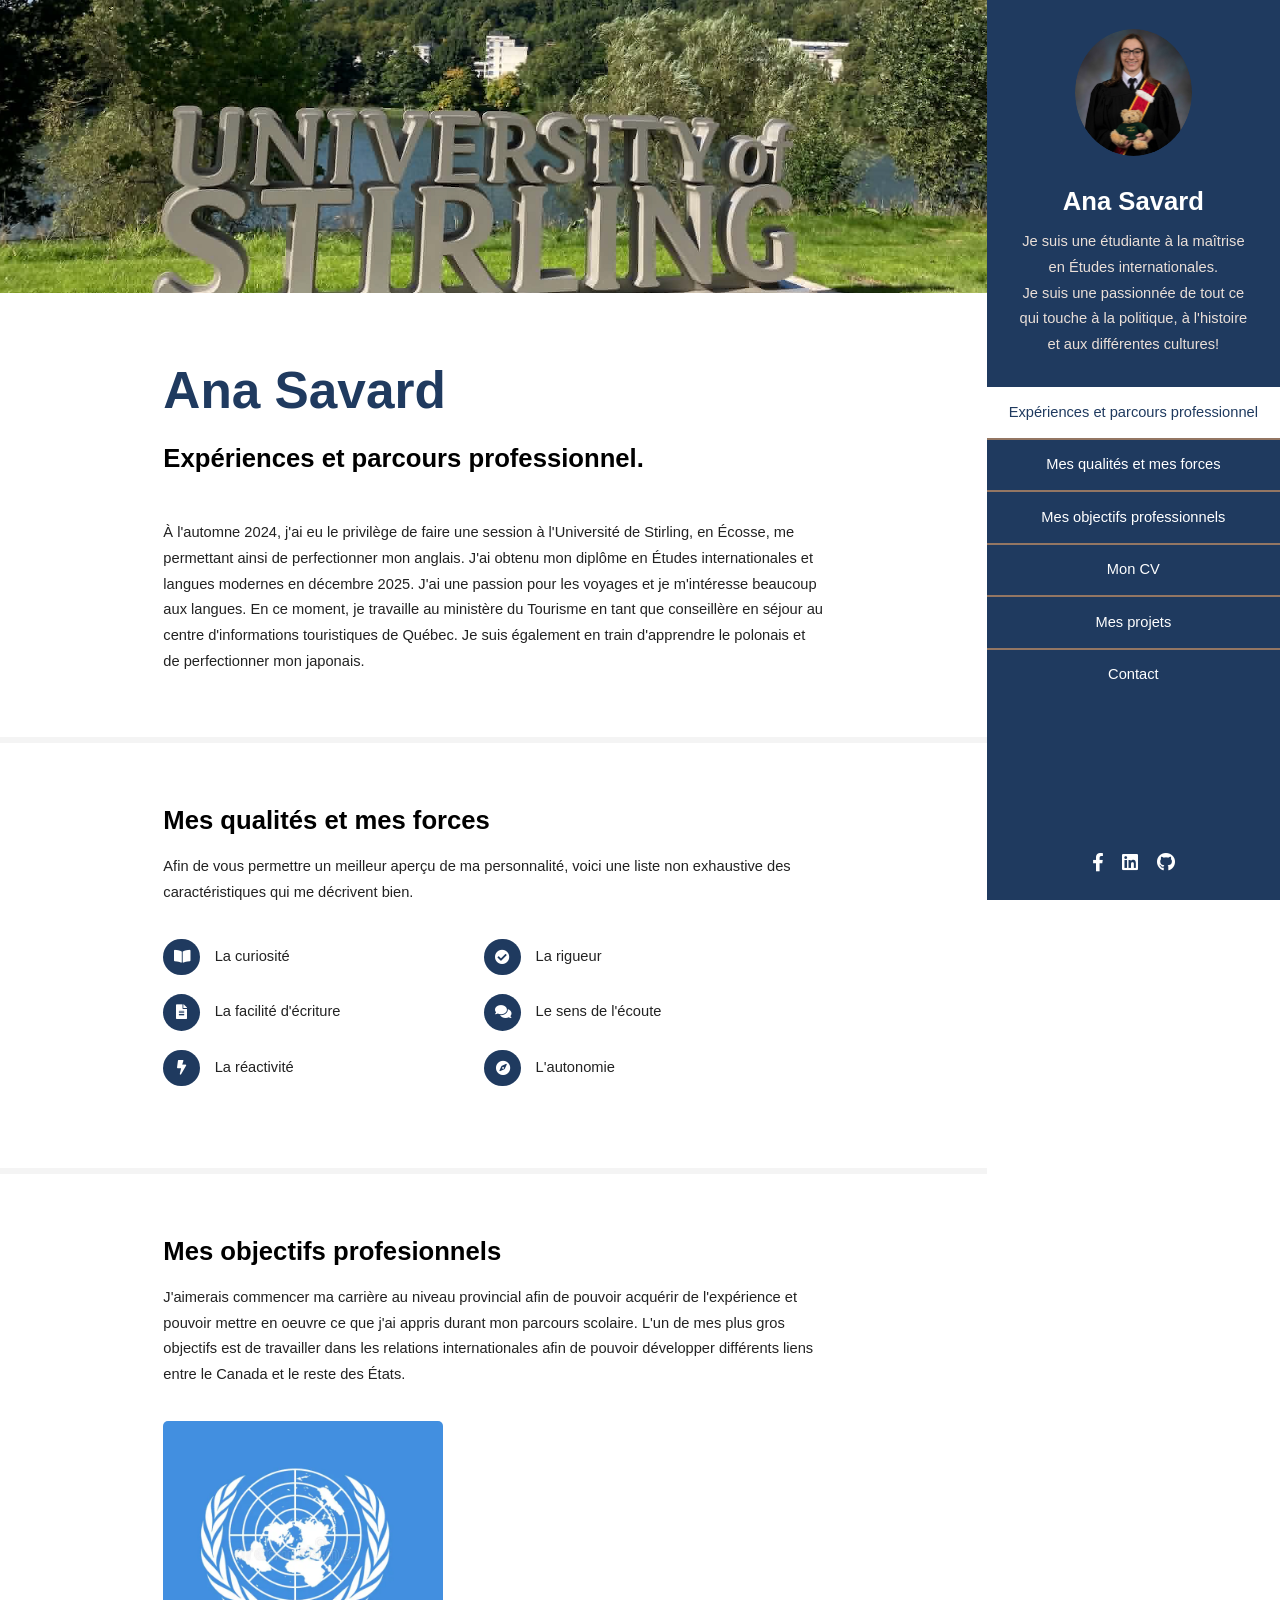
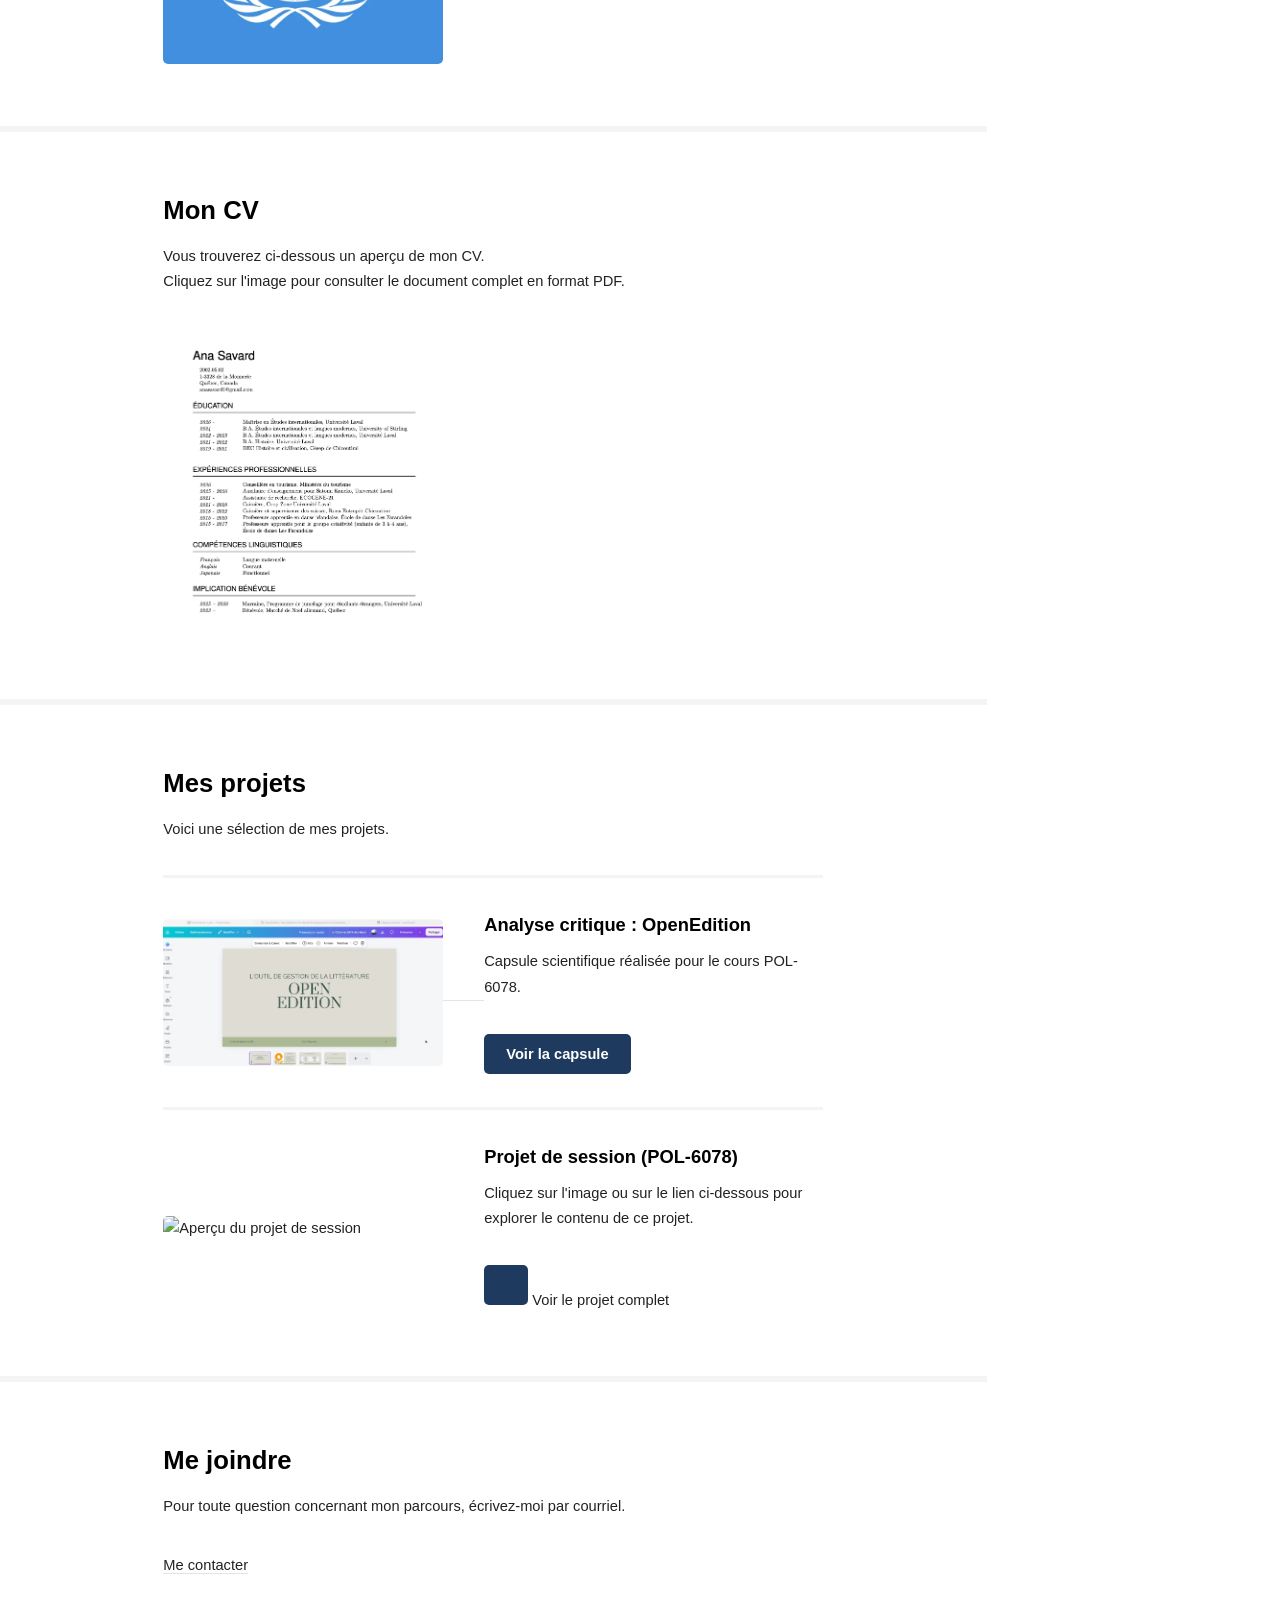
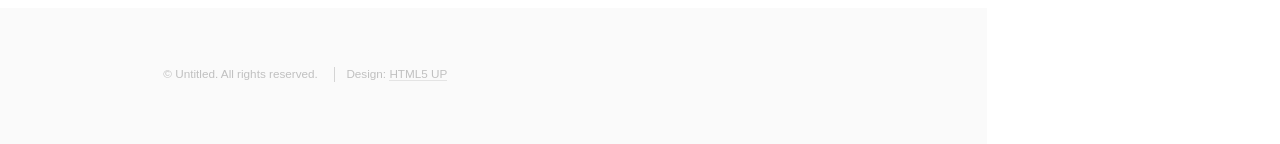
==== commit 0445f9e9: "correction" ====
--- a/index.html
+++ b/index.html
@@ -173,7 +173,7 @@
               <div class="inner">
                 <h4>Analyse critique : OpenEdition</h4>
                 <p>
-                  Capsule scientifique de 5 minutes réalisée pour le cours POL-6078.
+                  Capsule scientifique réalisée pour le cours POL-6078.
                 </p>
                 <p>
                   <a href="https://youtu.be/j3RjzSvUaXU" target="_blank" class="button primary">
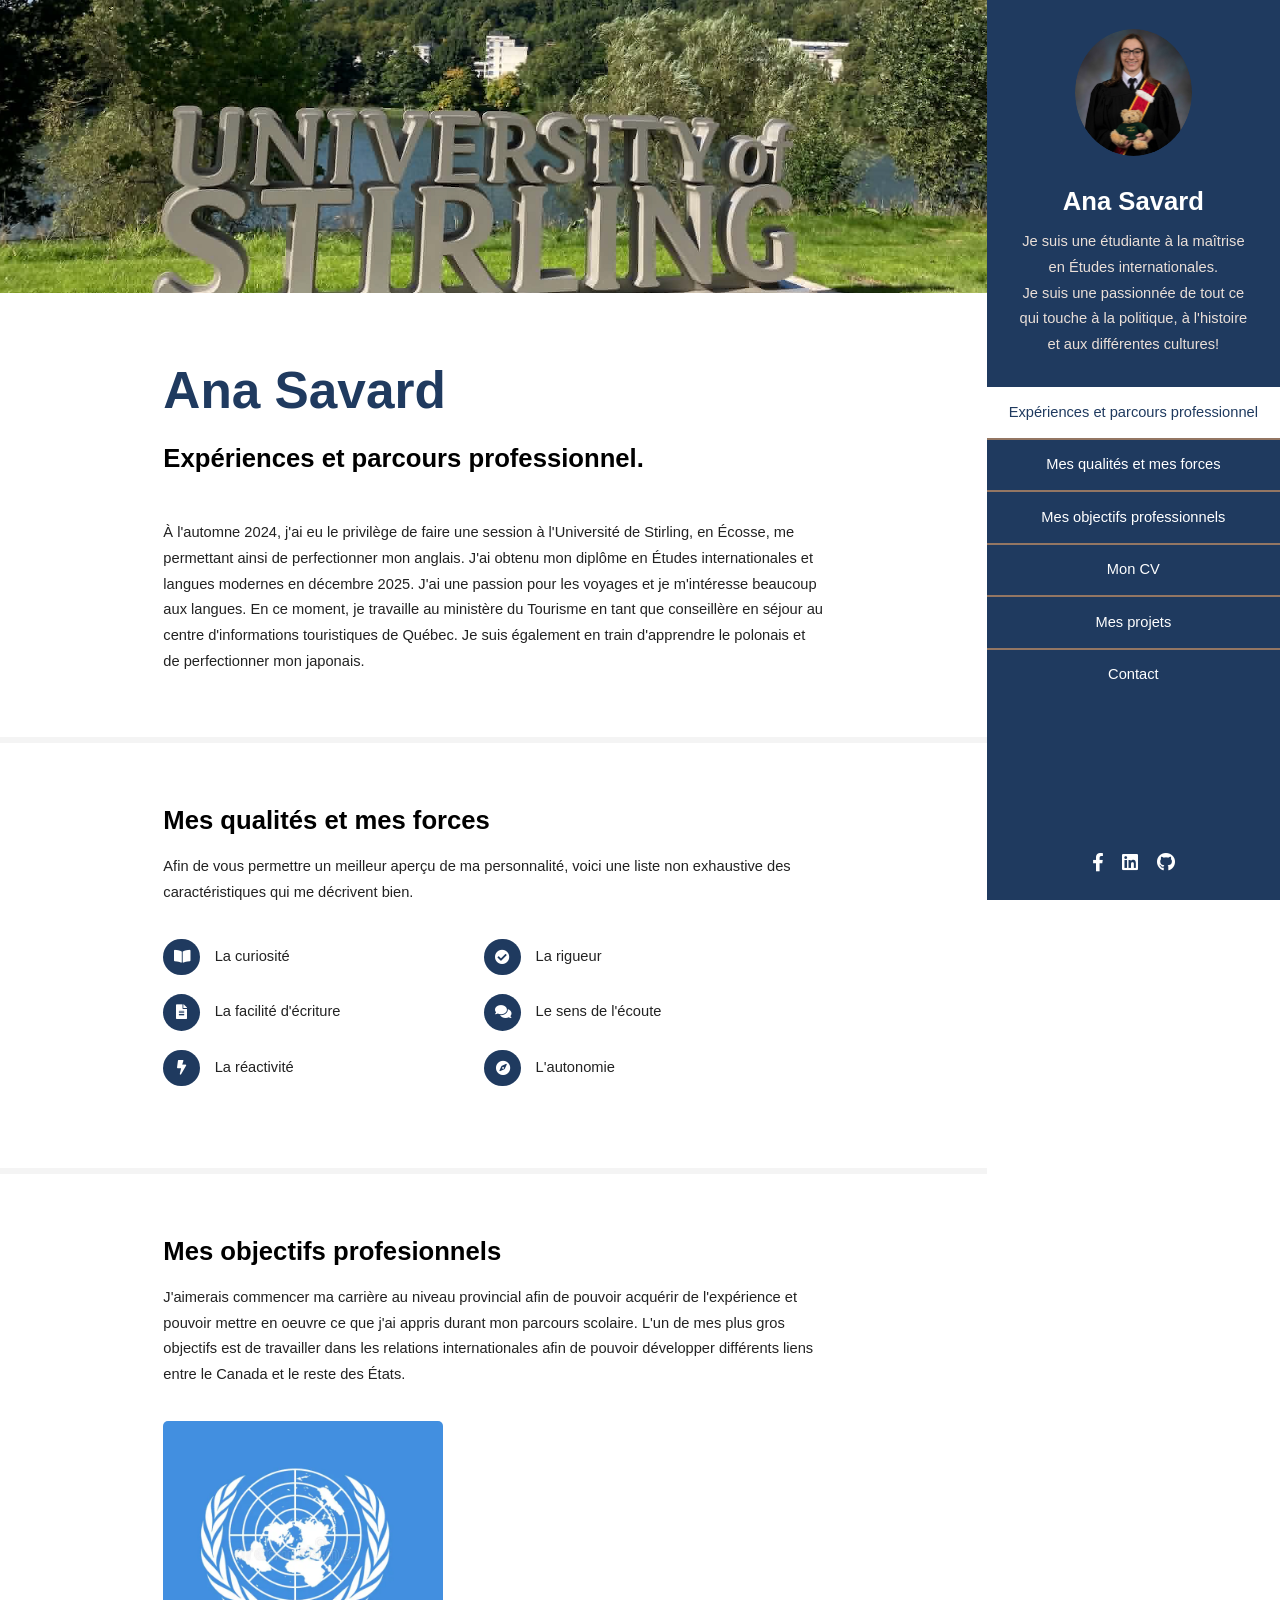
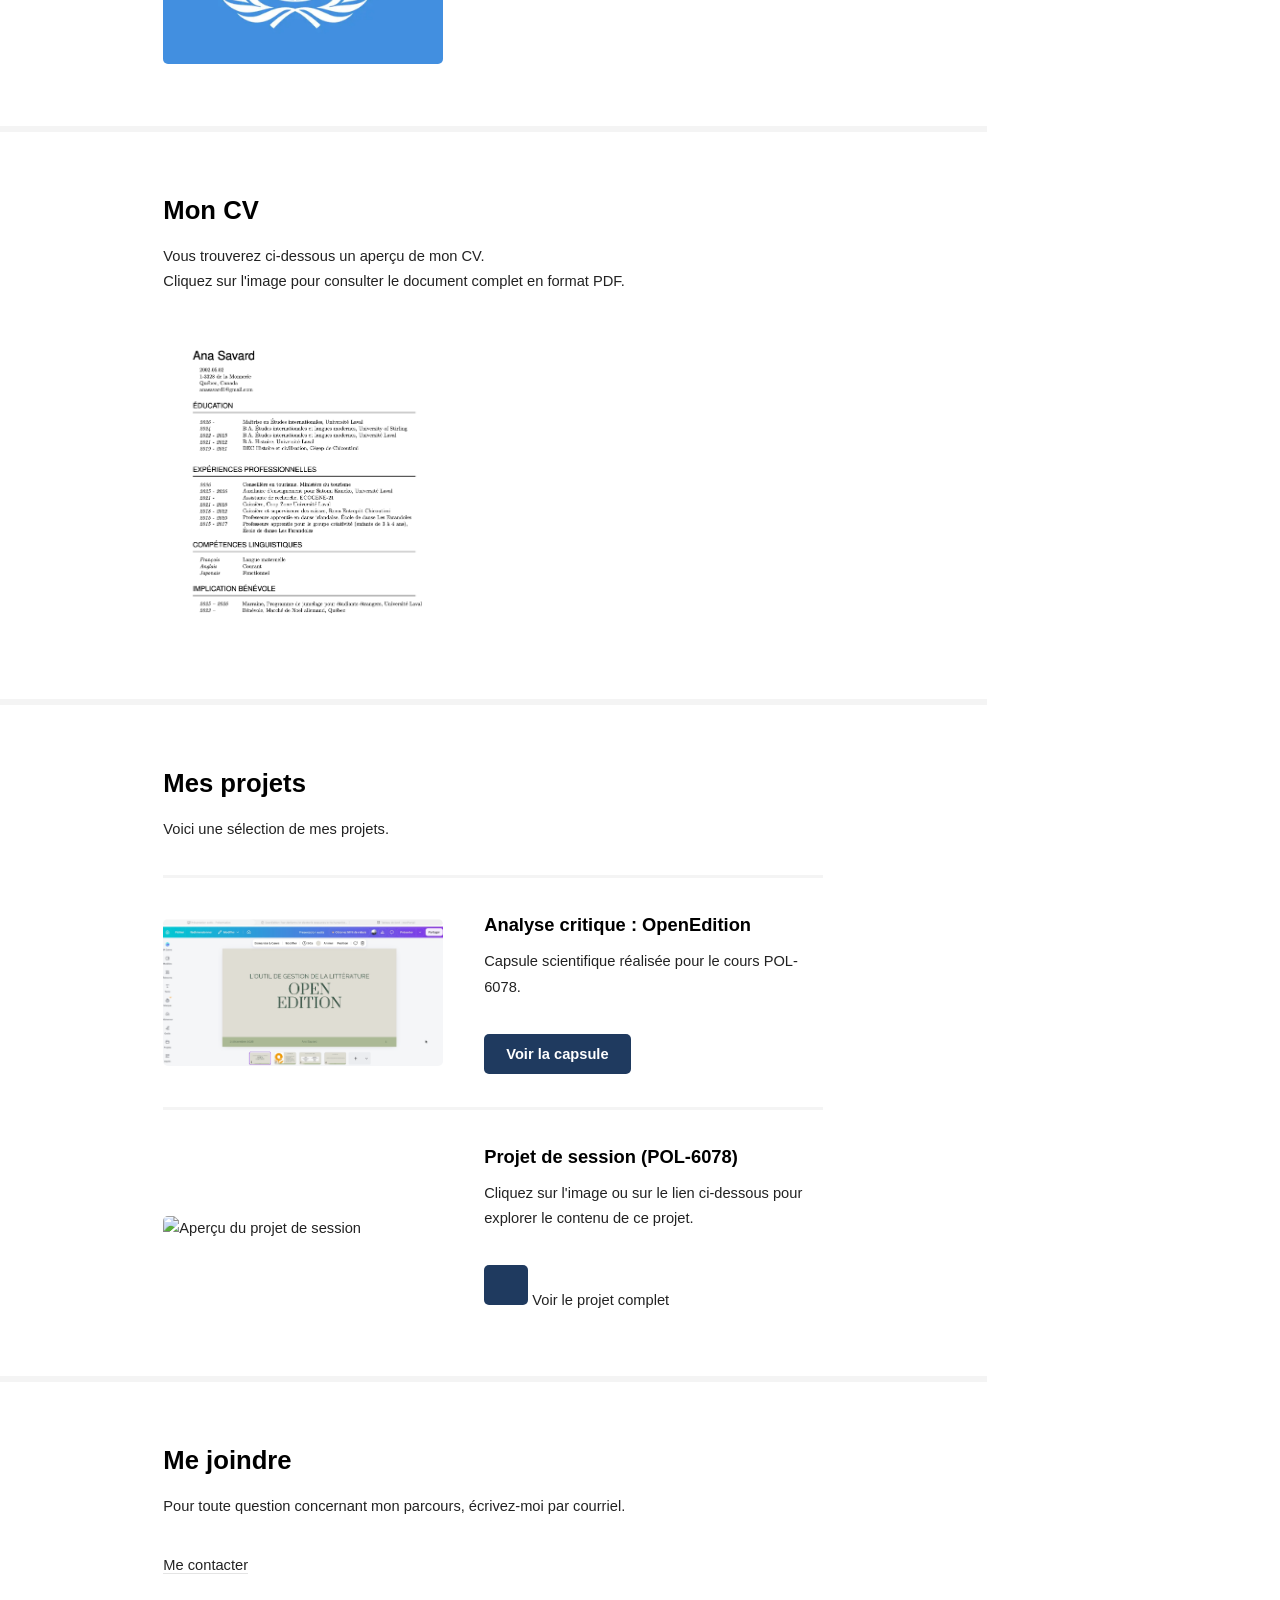
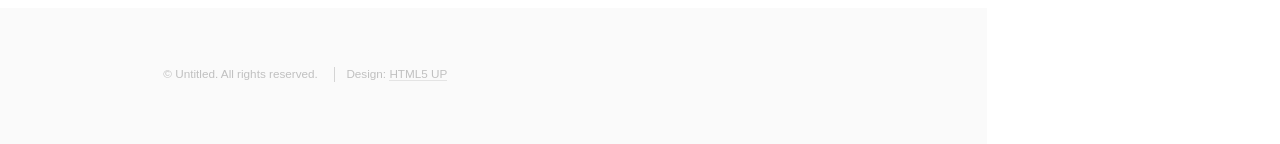
==== commit 019f0468: "oublie de mettre lien cliquable" ====
--- a/index.html
+++ b/index.html
@@ -167,9 +167,9 @@
 
             <!-- Projet 1 : Capsule d'analyse critique  -->
             <article>
-              <span class="image">
-                <img src="capsule/capsule.png" alt="Aperçu de ma capsule" />
-              </span>
+               <a href="https://youtu.be/j3RjzSvUaXU" class="image" target="_blank">
+                 <img src="capsule/capsule.png" alt="Aperçu de ma capsule" />
+               </a>
               <div class="inner">
                 <h4>Analyse critique : OpenEdition</h4>
                 <p>
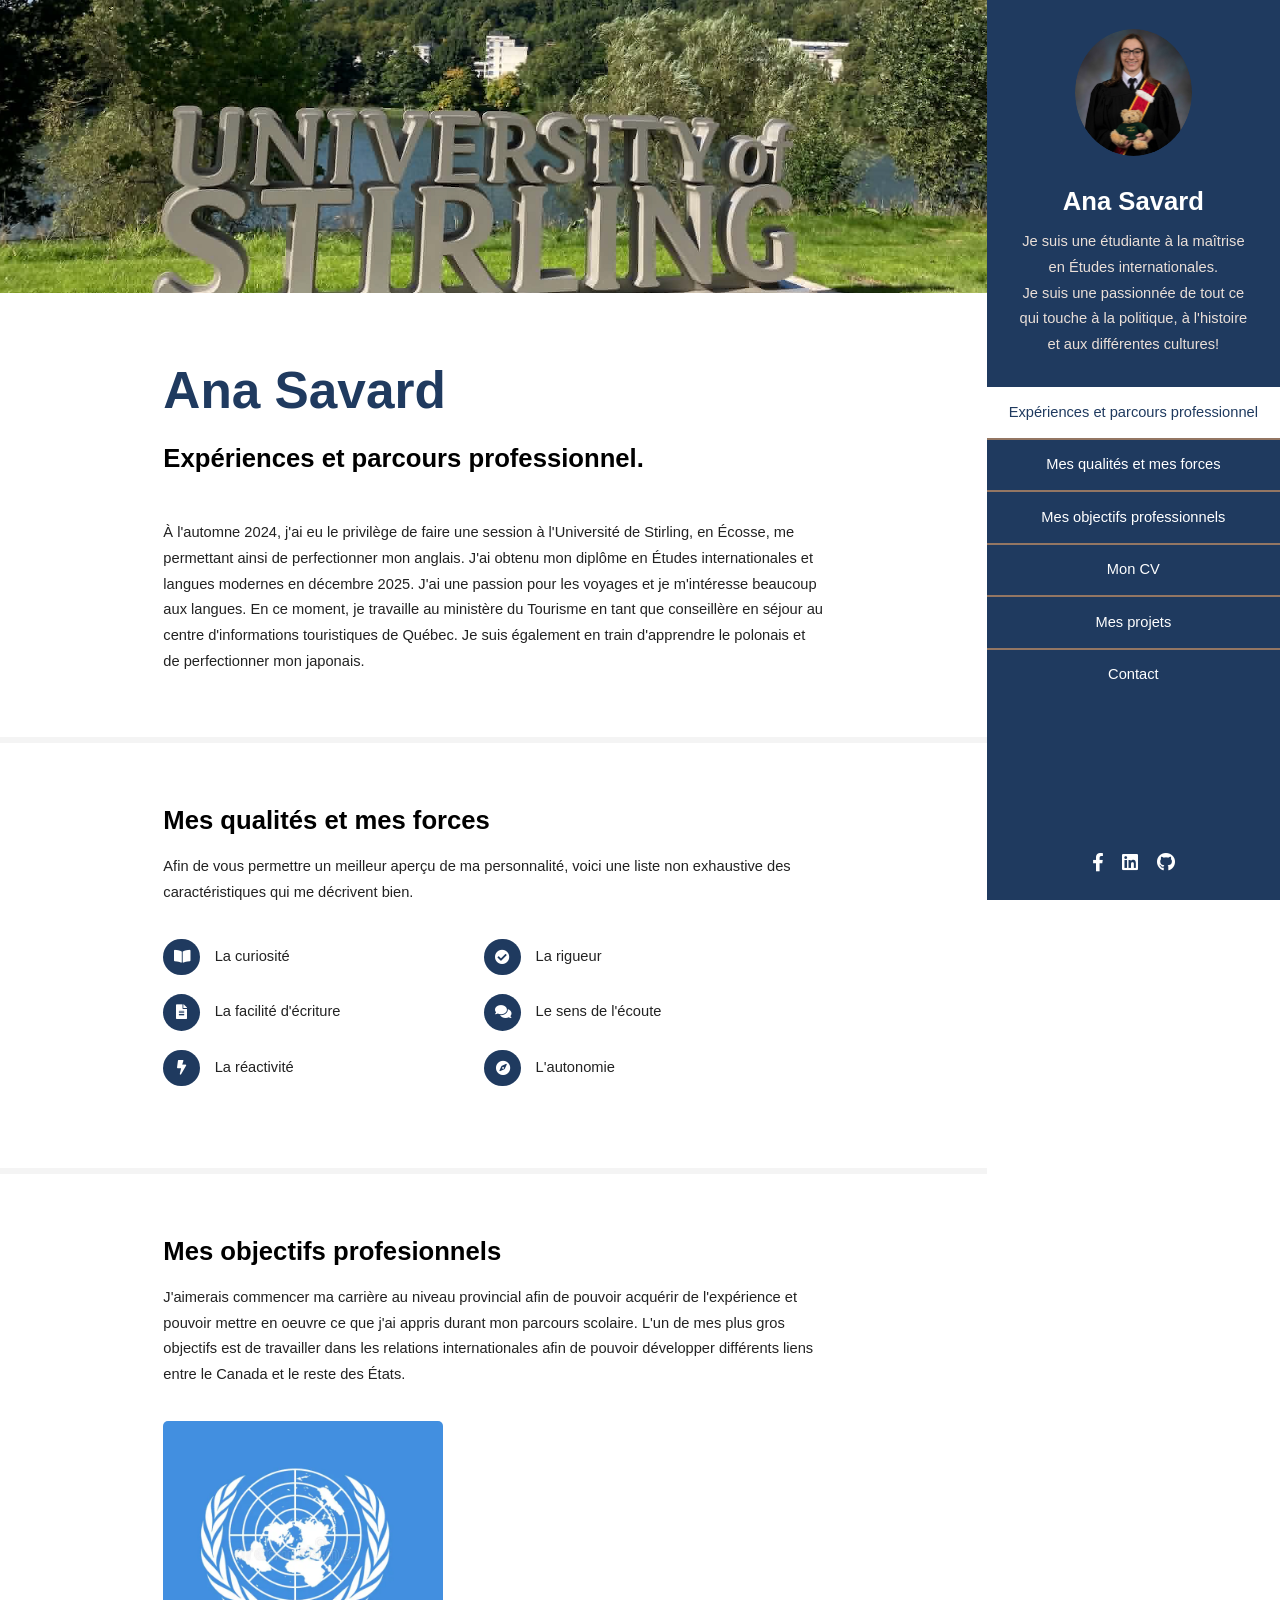
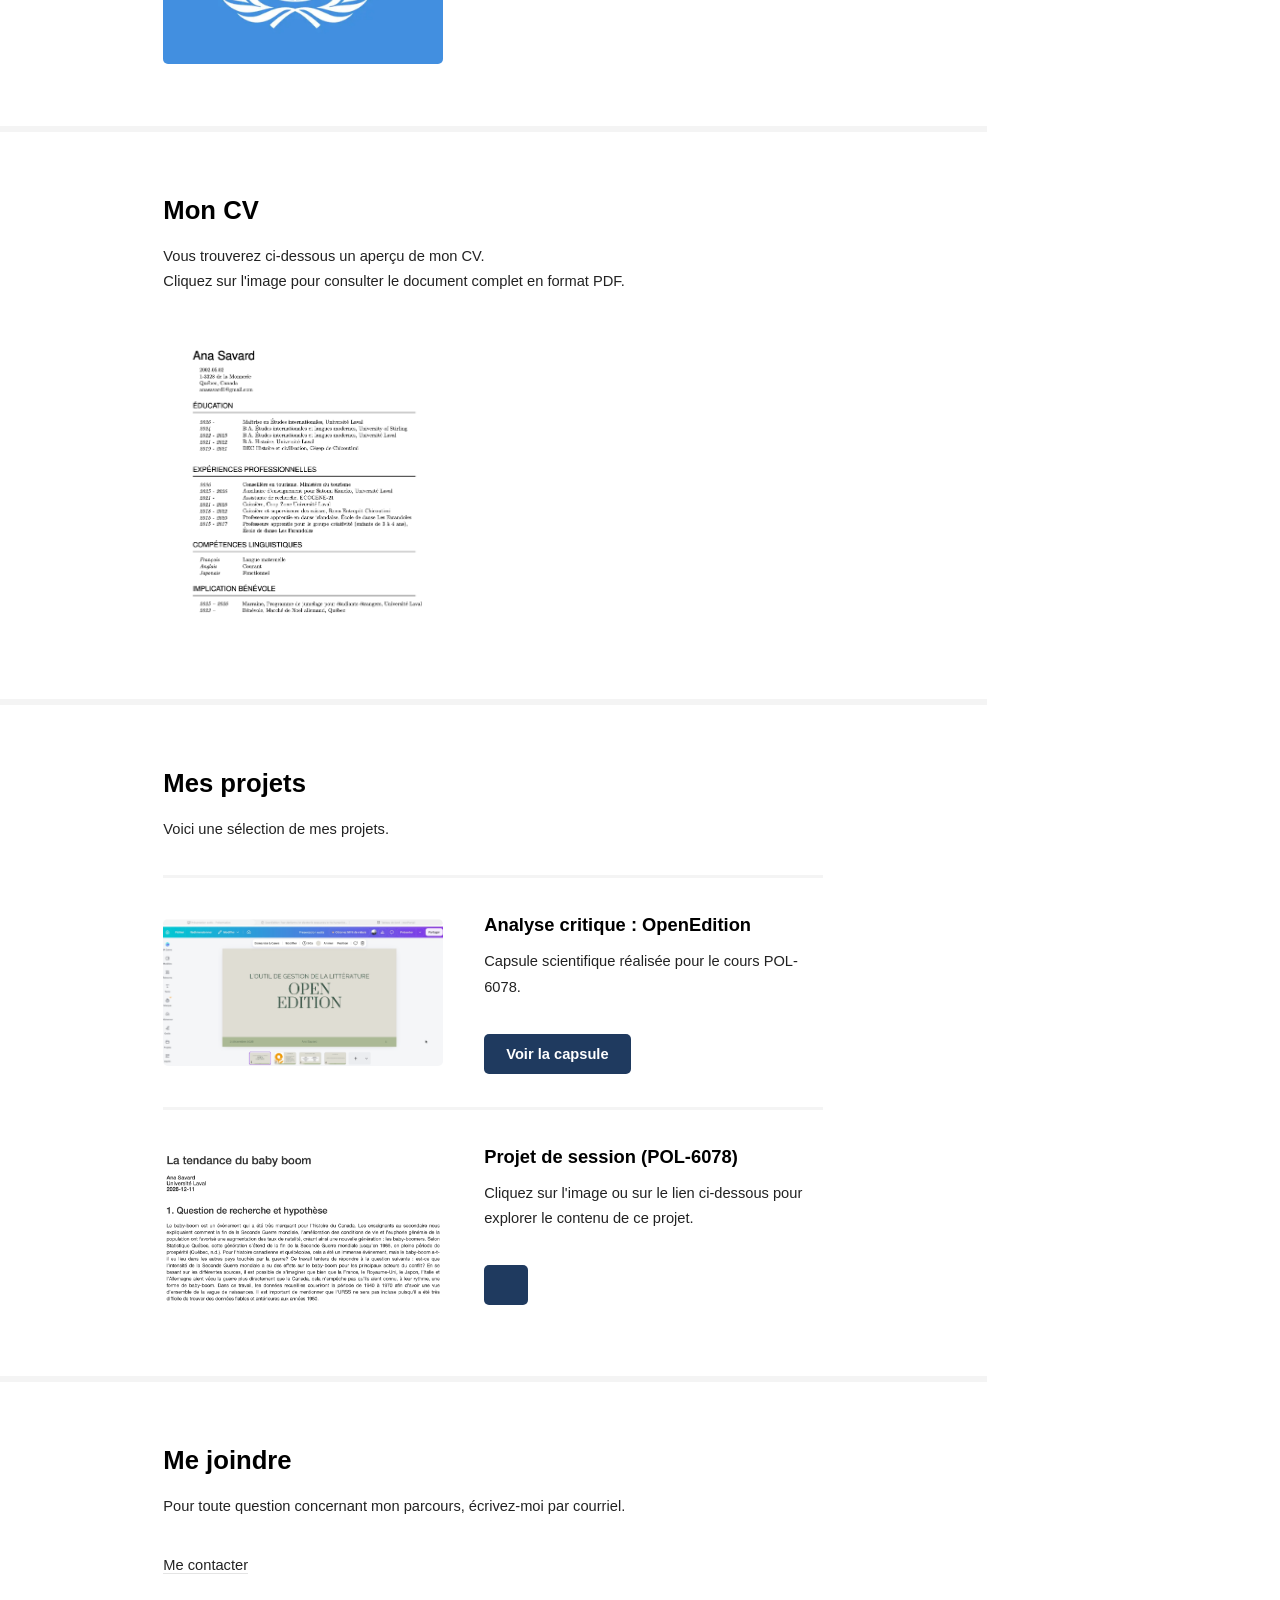
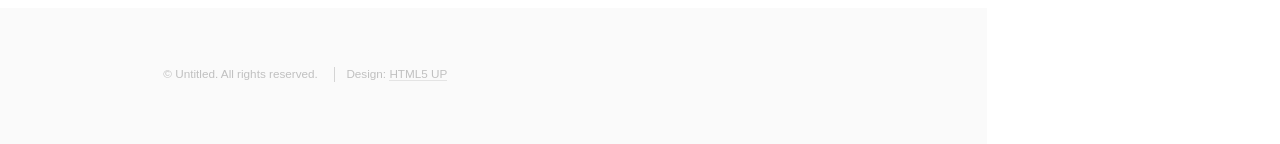
==== commit 80f3d9bb: "modification site" ====
--- a/index.html
+++ b/index.html
@@ -167,7 +167,7 @@
 
             <!-- Projet 1 : Capsule d'analyse critique  -->
             <article>
-               <a href="https://youtu.be/j3RjzSvUaXU" class="image" target="_blank">
+               <a href="https://youtu.be/Cty39bC85Ws" class="image" target="_blank">
                  <img src="capsule/capsule.png" alt="Aperçu de ma capsule" />
                </a>
               <div class="inner">
@@ -176,7 +176,7 @@
                   Capsule scientifique réalisée pour le cours POL-6078.
                 </p>
                 <p>
-                  <a href="https://youtu.be/j3RjzSvUaXU" target="_blank" class="button primary">
+                  <a href="https://youtu.be/Cty39bC85Ws" target="_blank" class="button primary">
                     Voir la capsule
                   </a>
                 </p>
@@ -195,7 +195,6 @@
                   </p>
                   <p>
                     <a href="projet_session/projet.html" target="_blank" class="button primary"></a>
-                        Voir le projet complet
                       </a>
                     </p>
                   </div>
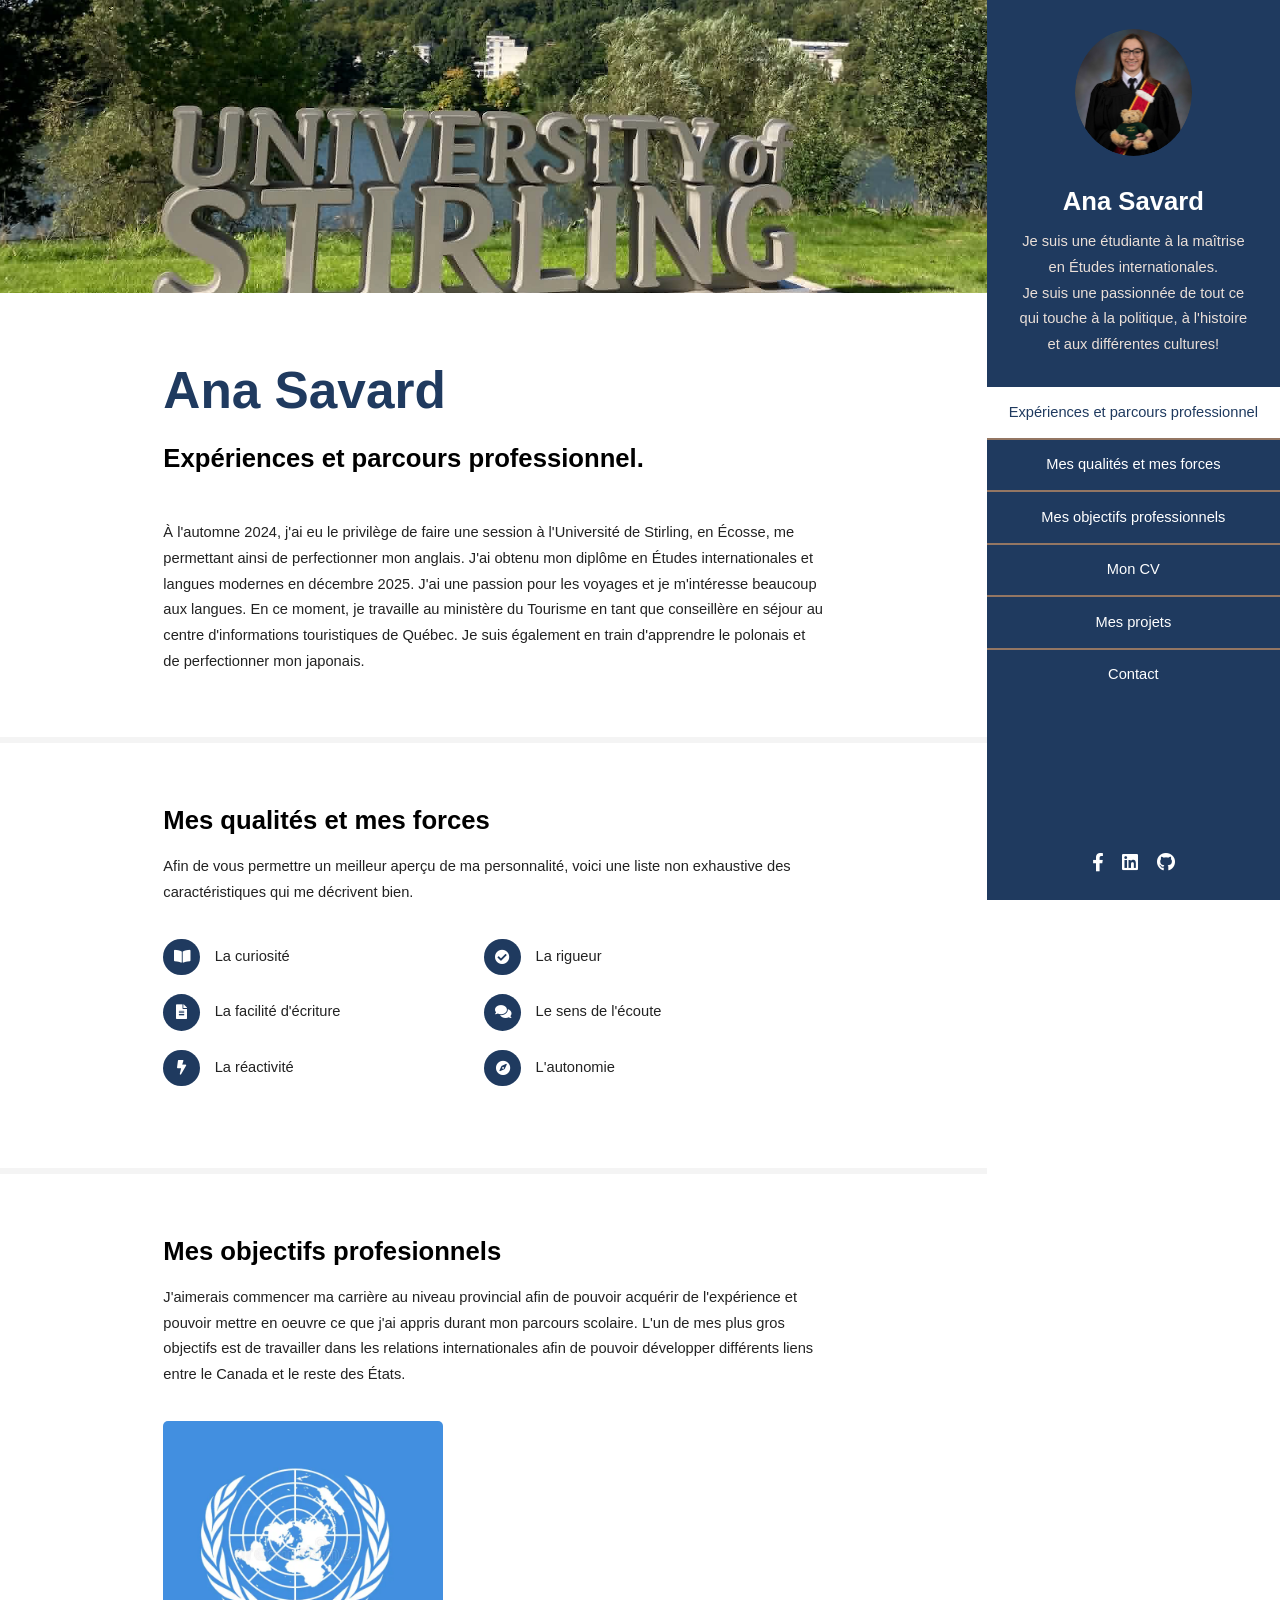
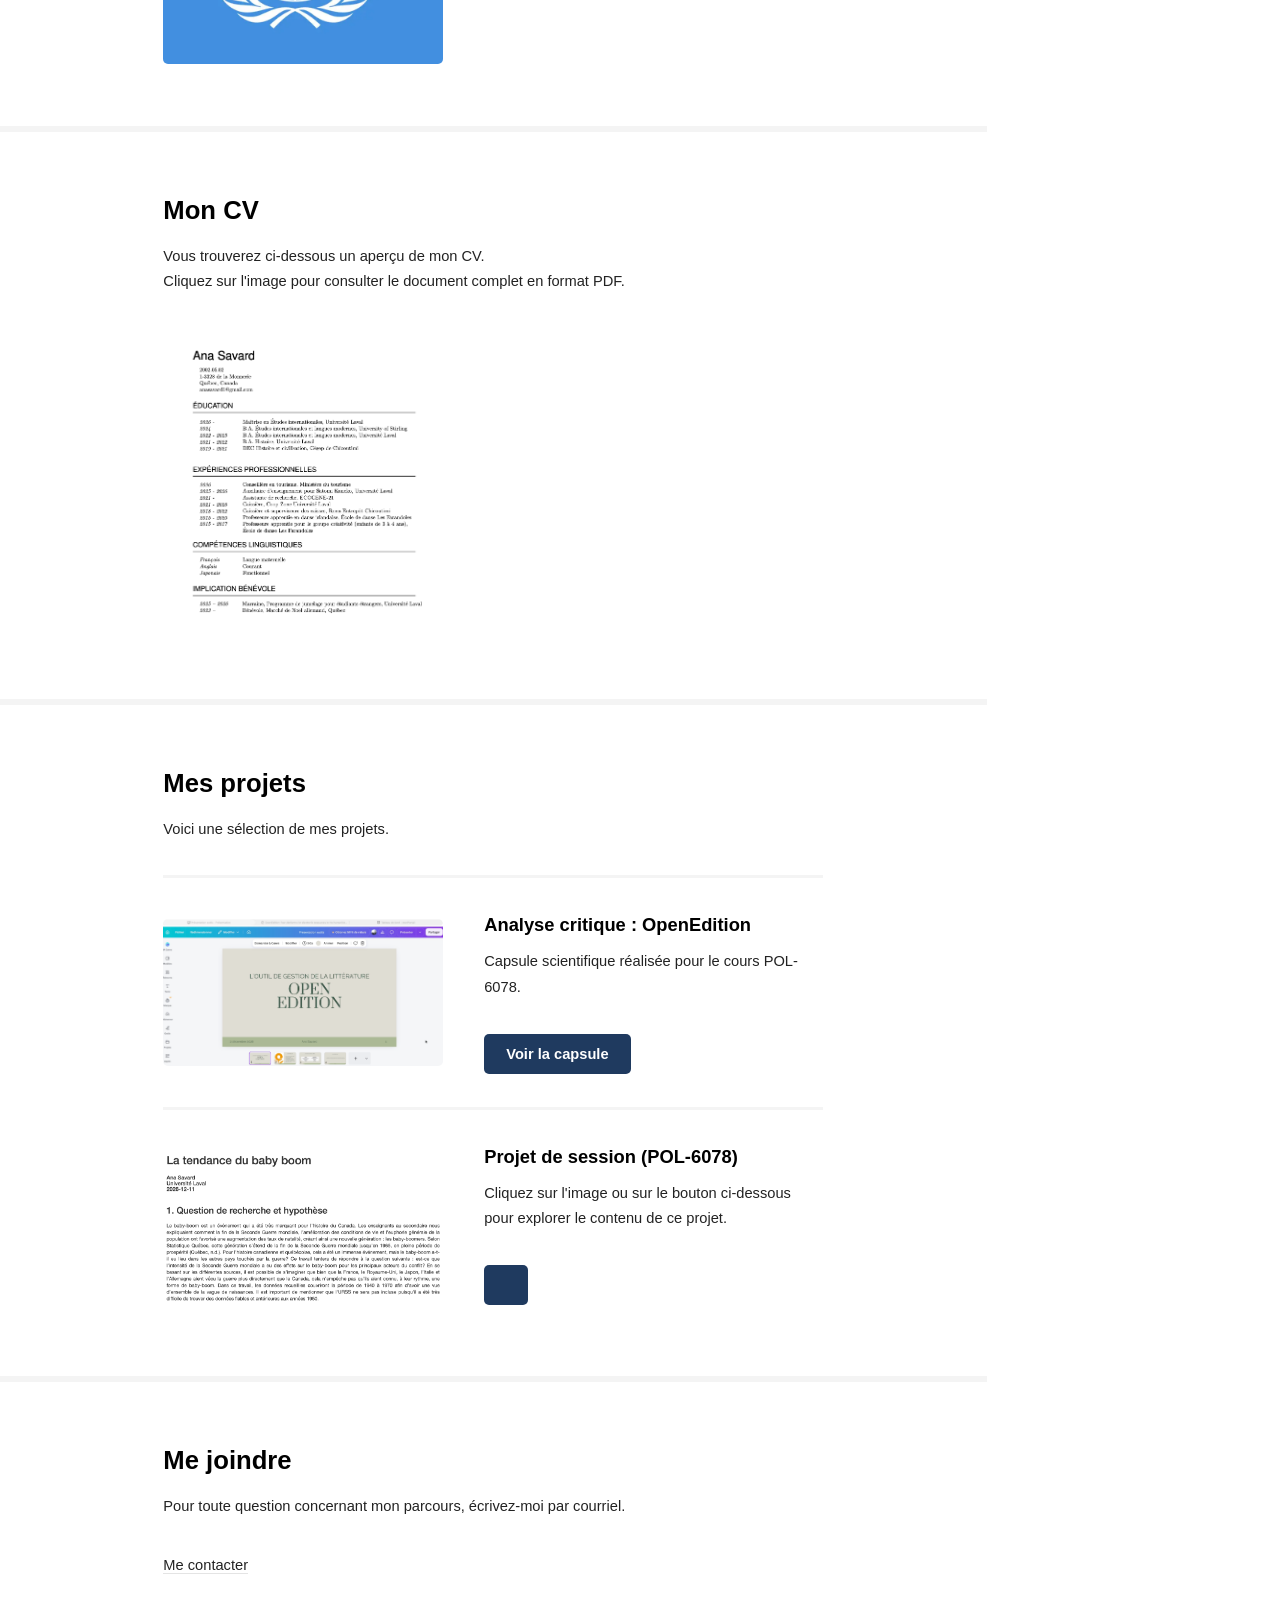
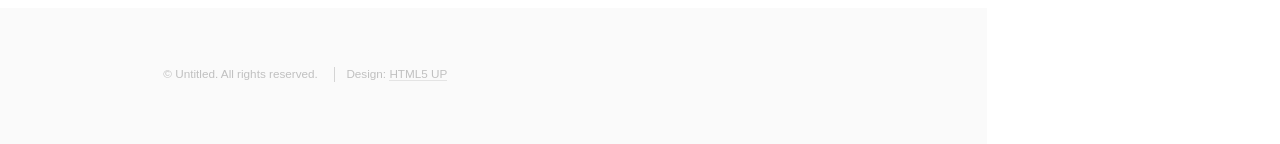
==== commit ec34d39d: "modification du bouton" ====
--- a/index.html
+++ b/index.html
@@ -191,11 +191,10 @@
                 <div class="inner">
                   <h4>Projet de session (POL-6078)</h4>
                   <p>
-                    Cliquez sur l'image ou sur le lien ci-dessous pour explorer le contenu de ce projet.
+                    Cliquez sur l'image ou sur le bouton ci-dessous pour explorer le contenu de ce projet.
                   </p>
                   <p>
                     <a href="projet_session/projet.html" target="_blank" class="button primary"></a>
-                      </a>
                     </p>
                   </div>
                 </article>
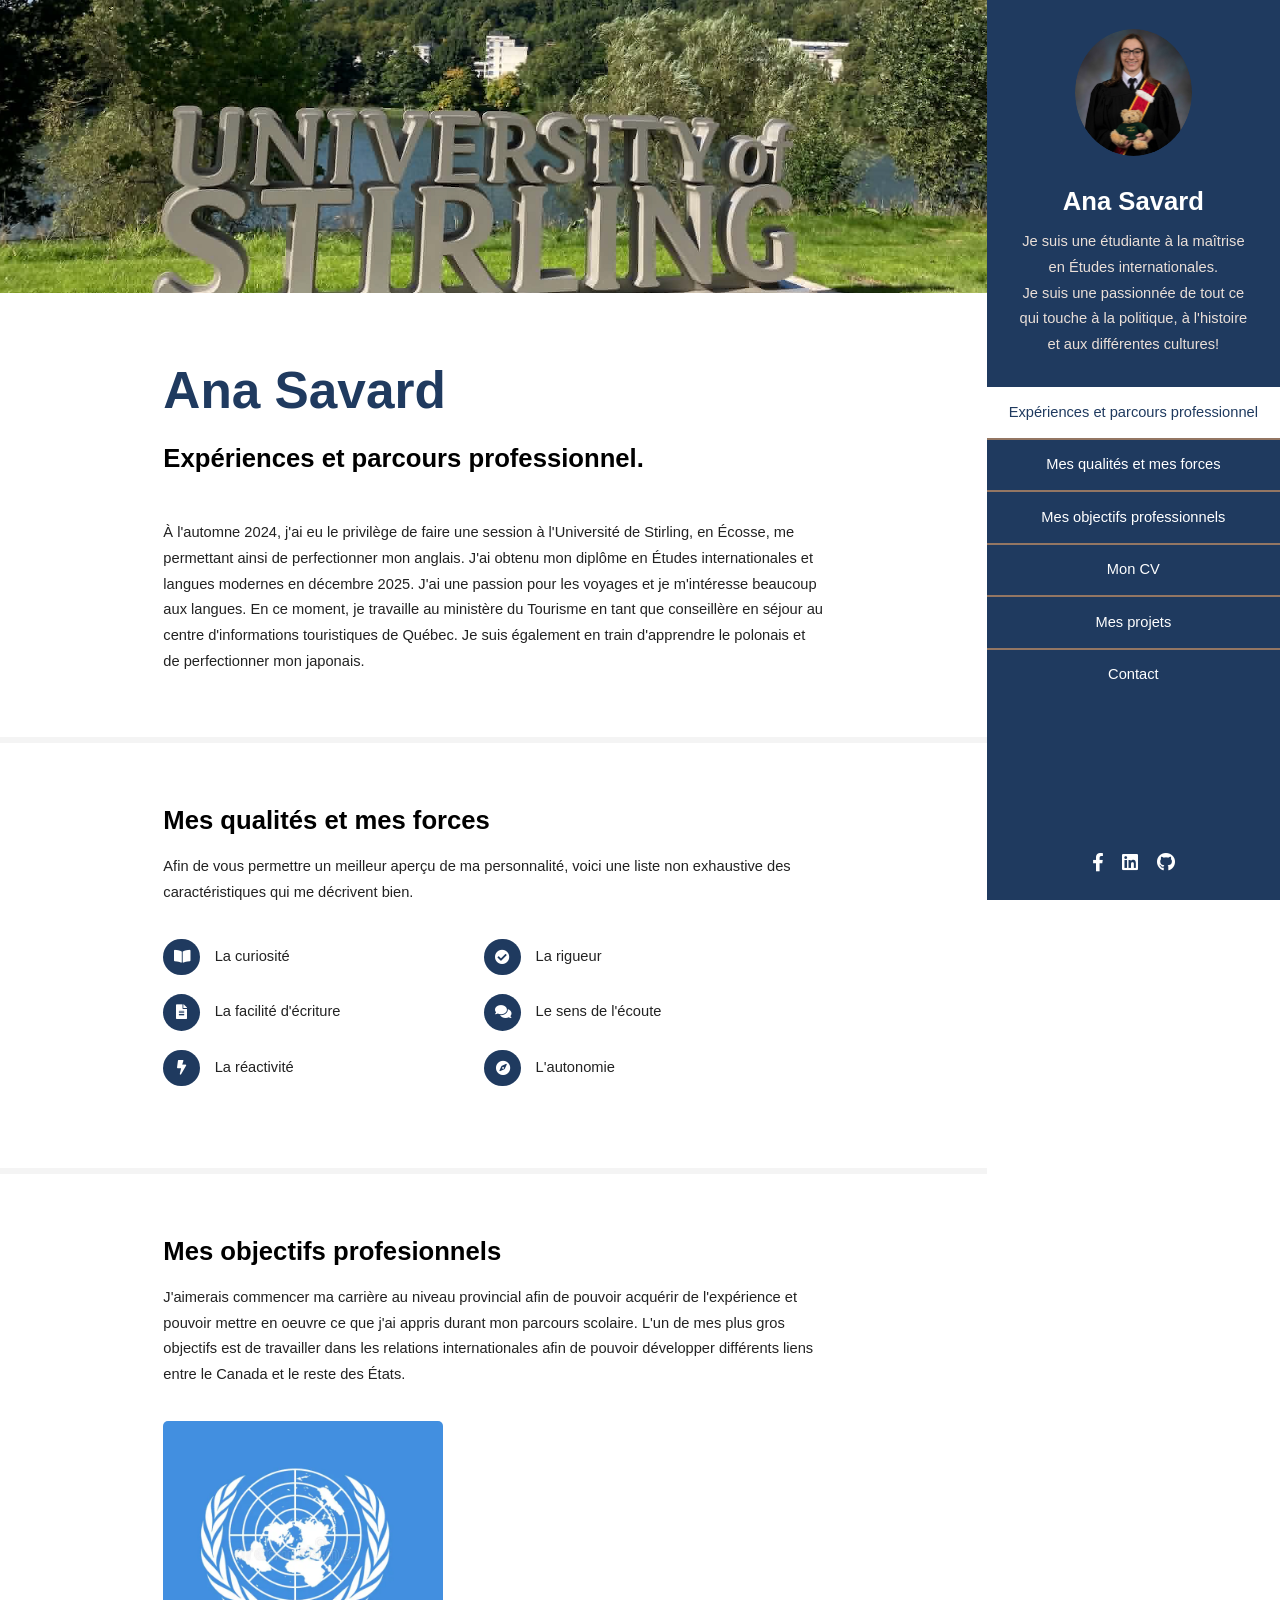
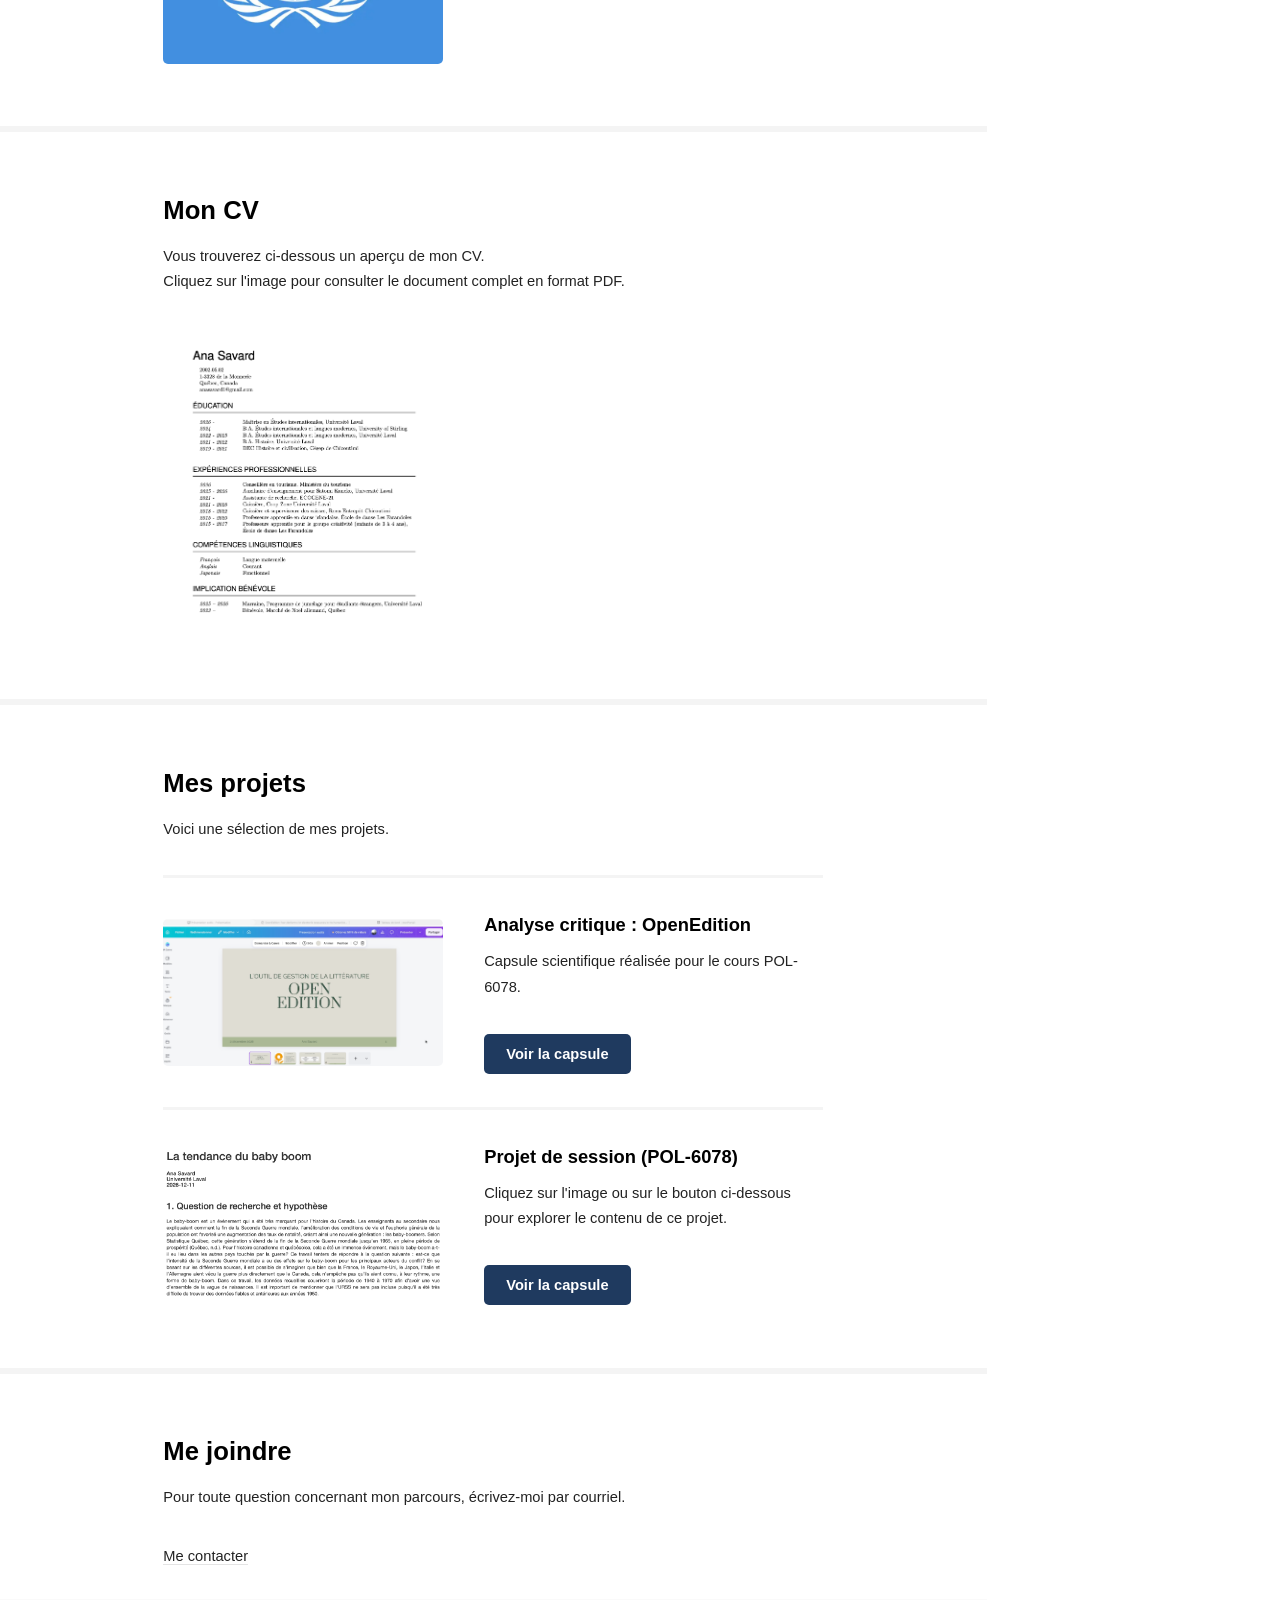
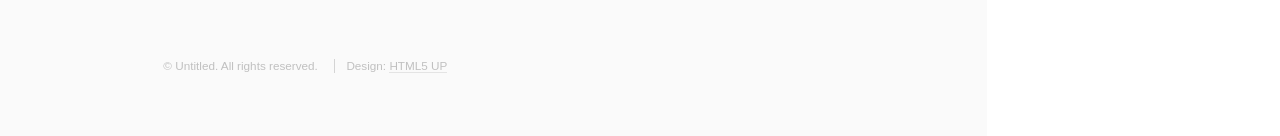
==== commit 075a1aaa: "changement de phrase" ====
--- a/index.html
+++ b/index.html
@@ -194,7 +194,9 @@
                     Cliquez sur l'image ou sur le bouton ci-dessous pour explorer le contenu de ce projet.
                   </p>
                   <p>
-                    <a href="projet_session/projet.html" target="_blank" class="button primary"></a>
+                    <a href="projet_session/projet.html" target="_blank" class="button primary">
+                      Voir la capsule
+                     </a>
                     </p>
                   </div>
                 </article>
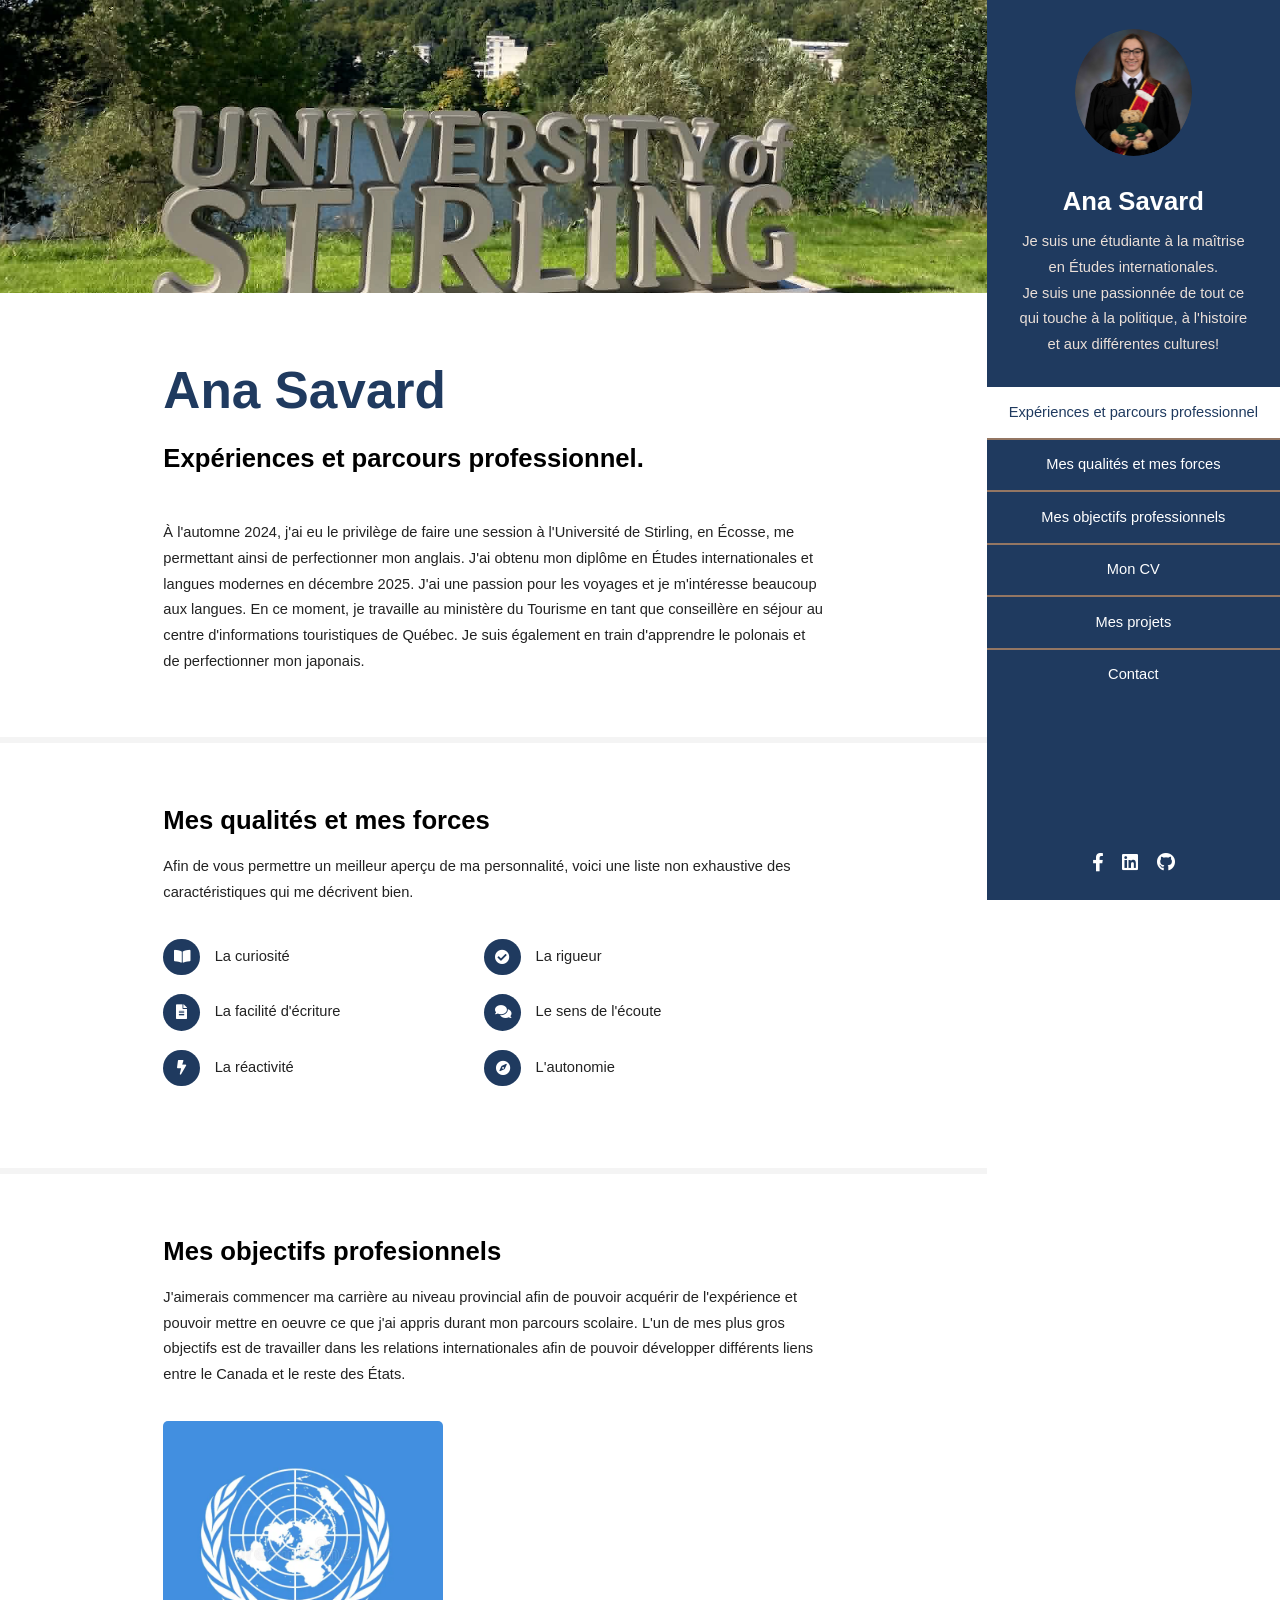
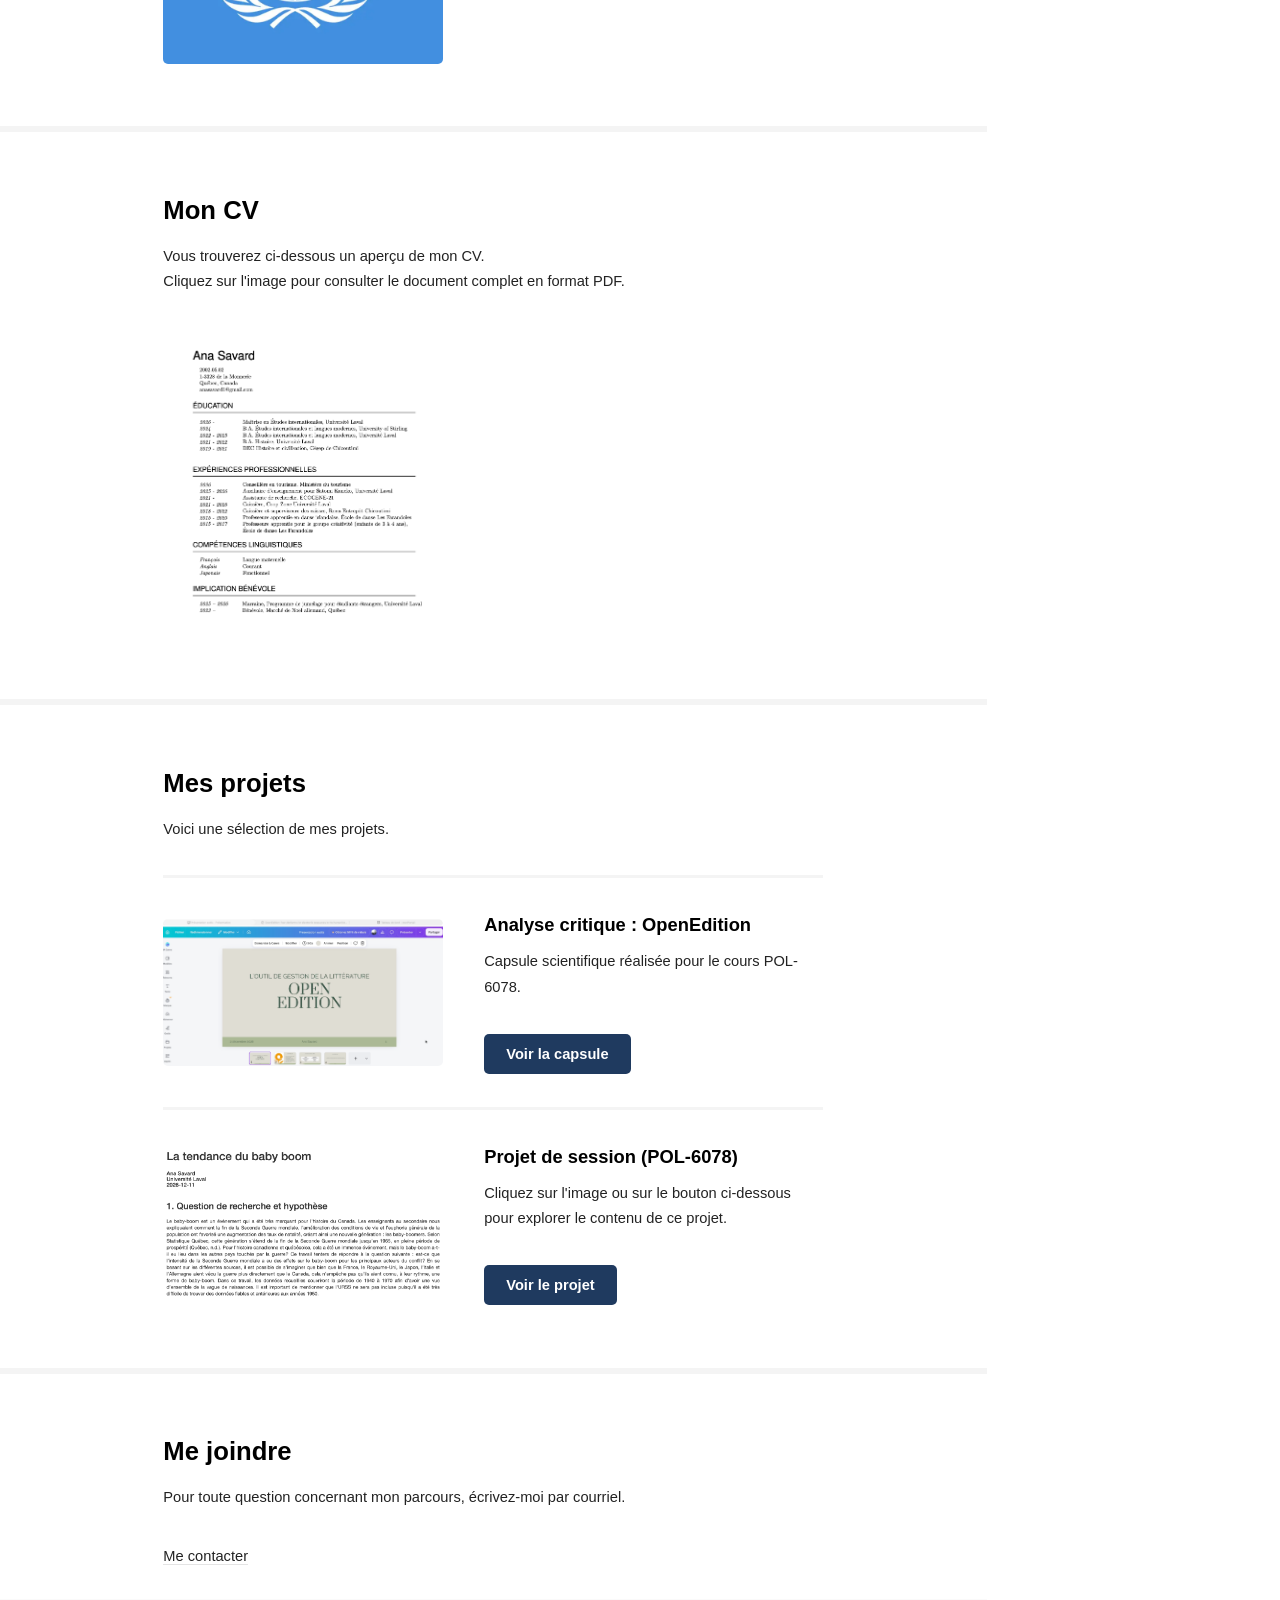
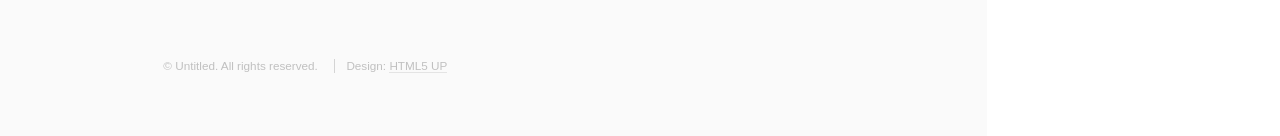
==== commit ca3fd154: "changement bouton" ====
--- a/index.html
+++ b/index.html
@@ -195,7 +195,7 @@
                   </p>
                   <p>
                     <a href="projet_session/projet.html" target="_blank" class="button primary">
-                      Voir la capsule
+                      Voir le projet
                      </a>
                     </p>
                   </div>
